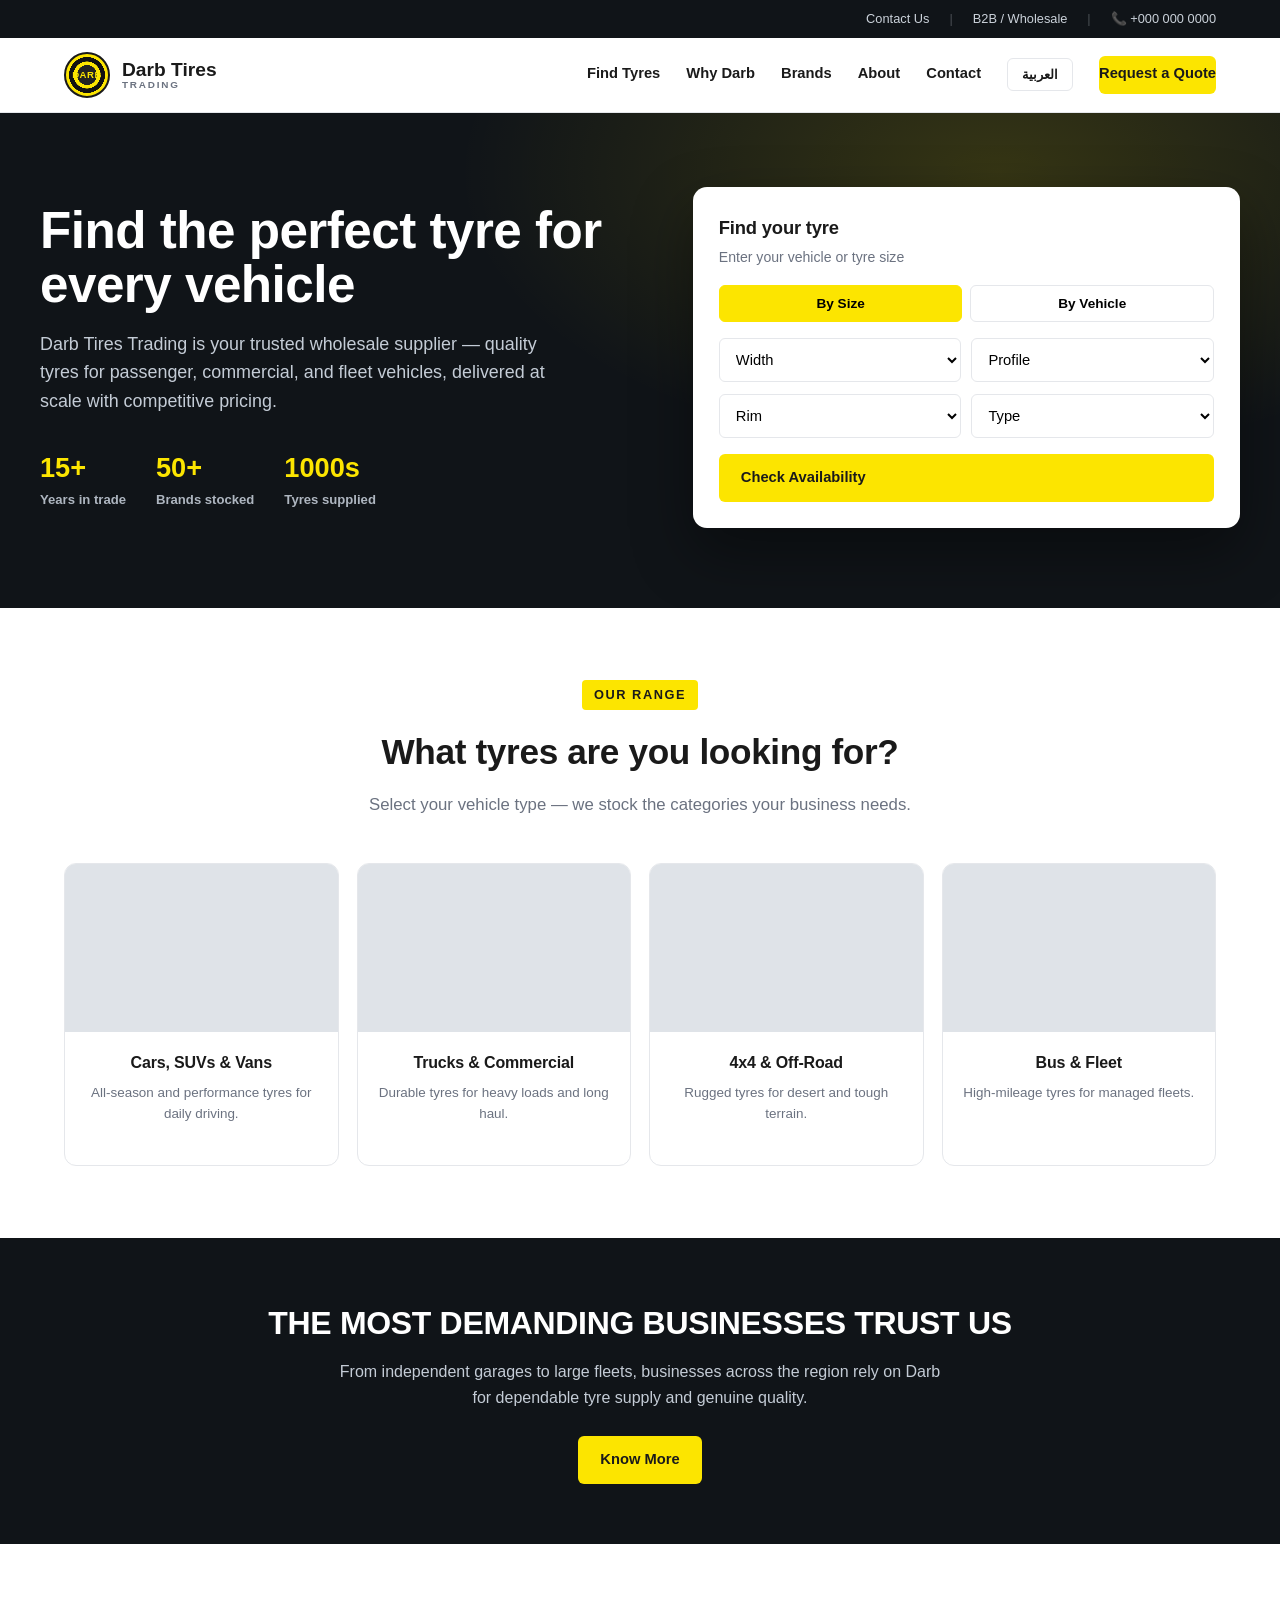
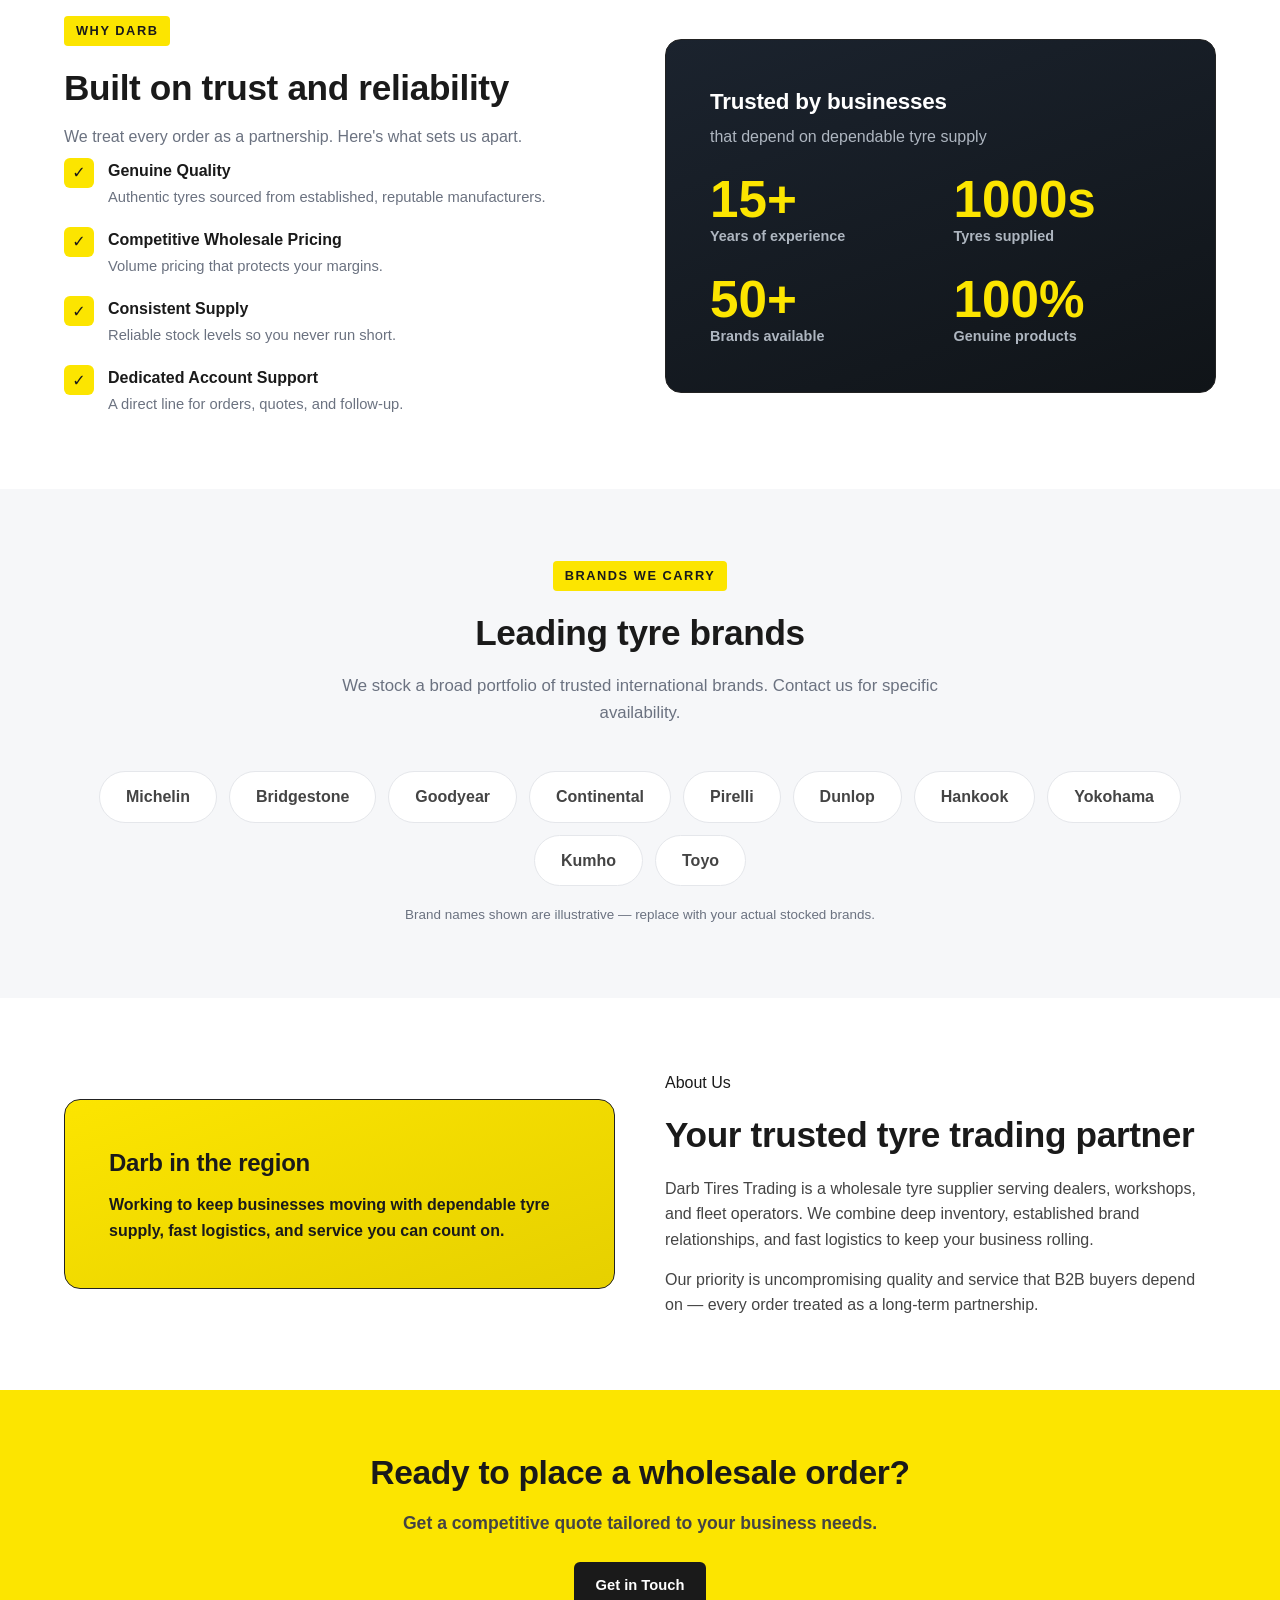
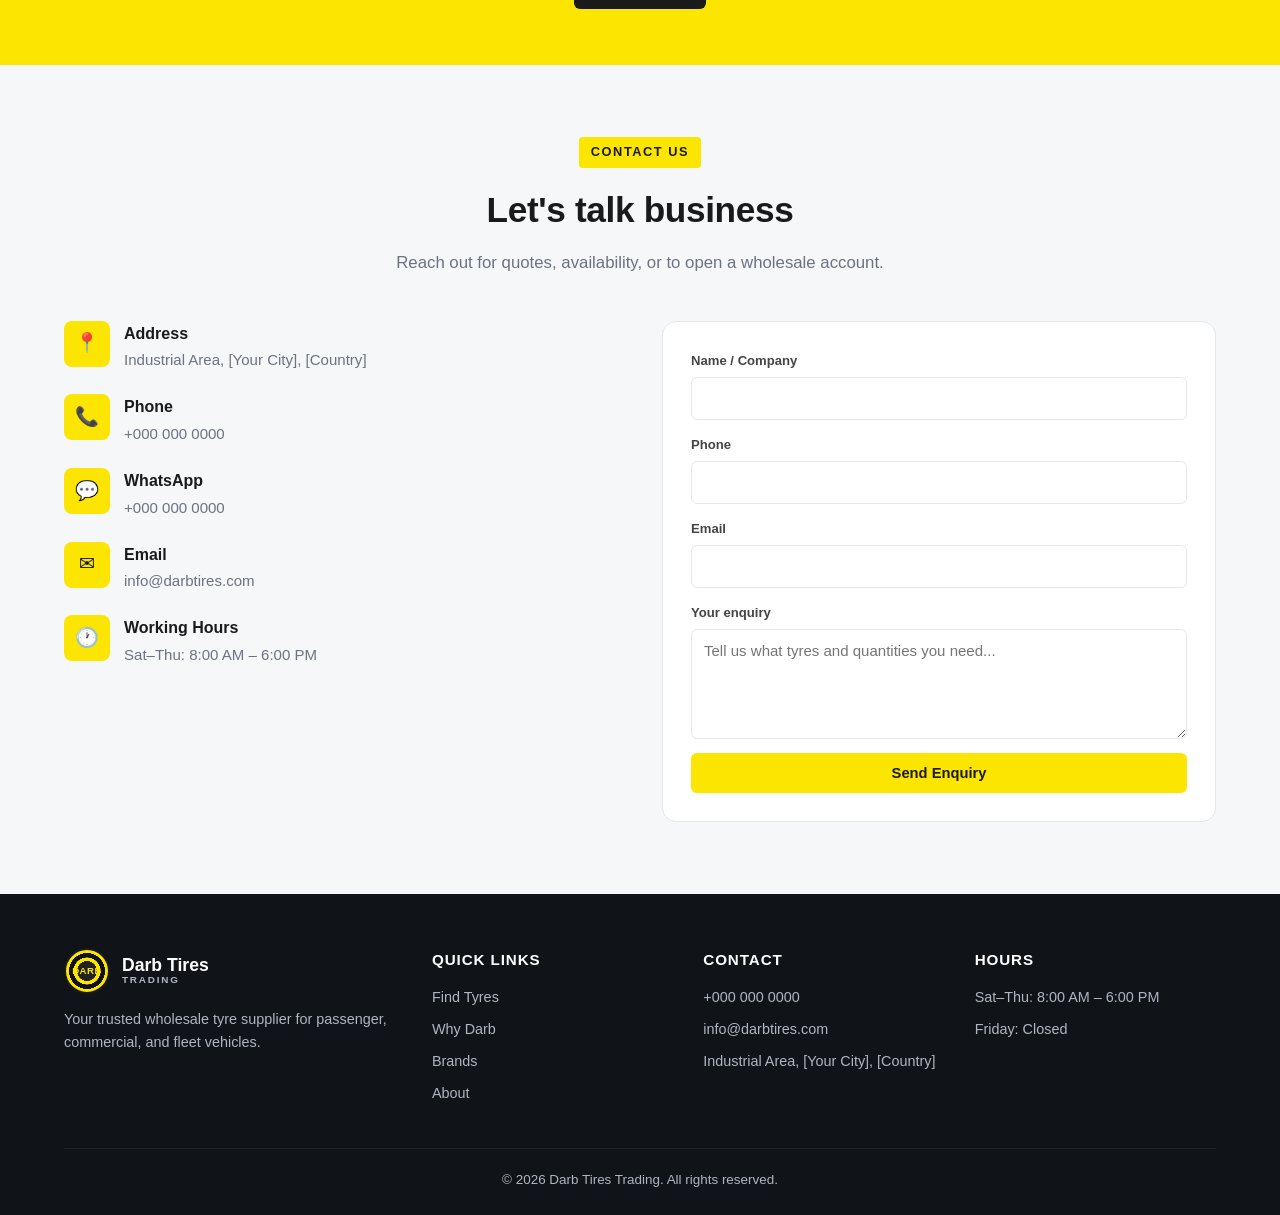
==== index.html @ 28a4a583 "Add files via upload" ====
<!DOCTYPE html>
<html lang="en" dir="ltr">
<head>
<meta charset="UTF-8">
<meta name="viewport" content="width=device-width, initial-scale=1.0">
<meta name="theme-color" content="#fce500">
<title>Darb Tires Trading — Wholesale Tire Supplier</title>
<meta name="description" content="Darb Tires Trading — find the perfect tyres for your vehicle. Trusted wholesale and B2B tire supplier for passenger, commercial, and fleet vehicles.">
<style>
  :root{
    --yellow:#fce500;
    --yellow-dark:#e6d000;
    --ink:#1a1a1a;
    --ink-2:#444;
    --muted:#6b7280;
    --line:#e5e7eb;
    --bg:#ffffff;
    --bg-soft:#f6f7f9;
    --bg-dark:#101418;
    --radius:10px;
    --max:1200px;
  }
  *{box-sizing:border-box;margin:0;padding:0}
  html{scroll-behavior:smooth}
  body{
    font-family:"Helvetica Neue",Arial,system-ui,-apple-system,"Segoe UI",sans-serif;
    color:var(--ink);background:var(--bg);line-height:1.6;-webkit-font-smoothing:antialiased;
  }
  [dir="rtl"] body{font-family:Tahoma,"Segoe UI",system-ui,sans-serif;}
  a{color:inherit;text-decoration:none}
  img{max-width:100%}
  .wrap{max-width:var(--max);margin:0 auto;padding:0 24px}
  h1,h2,h3{letter-spacing:-.01em}
  .upper{text-transform:uppercase;letter-spacing:.04em}

  /* Top bar */
  .topbar{background:var(--bg-dark);color:#cbd2da;font-size:.8rem}
  .topbar .wrap{display:flex;justify-content:flex-end;align-items:center;gap:20px;height:38px}
  .topbar a{color:#cbd2da;transition:color .2s}
  .topbar a:hover{color:var(--yellow)}
  .topbar .sep{opacity:.3}

  /* Header */
  header{position:sticky;top:0;z-index:60;background:#fff;border-bottom:1px solid var(--line)}
  .nav{display:flex;align-items:center;justify-content:space-between;height:74px}
  .brand{display:flex;align-items:center;gap:12px}
  .logo{
    width:46px;height:46px;border-radius:50%;flex:none;display:grid;place-items:center;
    background:radial-gradient(circle at 50% 50%,#222 0 33%,var(--yellow) 34% 45%,#111 46% 60%,var(--yellow) 61% 72%,#222 73%);
    border:2px solid var(--ink);
  }
  .logo b{font-size:.6rem;font-weight:900;color:var(--yellow);letter-spacing:.5px}
  .brand .name{font-weight:900;font-size:1.2rem;line-height:1.05}
  .brand .name small{display:block;font-weight:600;font-size:.62rem;color:var(--muted);letter-spacing:.18em;text-transform:uppercase}
  .nav-links{display:flex;align-items:center;gap:26px}
  .nav-links a{font-weight:700;font-size:.92rem;color:var(--ink);padding:6px 0;border-bottom:2px solid transparent;transition:border-color .2s}
  .nav-links a:hover{border-color:var(--yellow)}
  .btn{
    display:inline-block;background:var(--yellow);color:var(--ink);font-weight:800;
    padding:12px 22px;border-radius:6px;border:none;cursor:pointer;font-size:.92rem;
    transition:background .2s,transform .15s;
  }
  .btn:hover{background:var(--yellow-dark);transform:translateY(-1px)}
  .btn-dark{background:var(--ink);color:#fff}
  .btn-dark:hover{background:#000}
  .btn-outline{background:transparent;border:2px solid var(--ink);color:var(--ink);padding:10px 20px}
  .btn-outline:hover{background:var(--ink);color:#fff}
  .lang-toggle{background:#fff;border:1.5px solid var(--line);color:var(--ink);padding:8px 14px;border-radius:6px;cursor:pointer;font-weight:800;font-size:.82rem;transition:border-color .2s}
  .lang-toggle:hover{border-color:var(--ink)}
  .menu-btn{display:none;background:none;border:none;font-size:1.7rem;cursor:pointer}

  /* Hero */
  .hero{position:relative;background:var(--bg-dark);color:#fff;overflow:hidden}
  .hero::after{content:"";position:absolute;inset:0;background:
    radial-gradient(900px 480px at 78% 12%,rgba(252,229,0,.16),transparent 60%);}
  .hero-inner{position:relative;z-index:2;display:grid;grid-template-columns:1.05fr .95fr;gap:48px;align-items:center;padding:74px 0 80px}
  .hero h1{font-size:3.2rem;line-height:1.05;font-weight:900;margin-bottom:18px}
  .hero h1 .hl{color:var(--yellow)}
  .hero p.lead{color:#c4ccd6;font-size:1.12rem;max-width:540px;margin-bottom:28px}
  .search-card{background:#fff;color:var(--ink);border-radius:14px;padding:26px;box-shadow:0 24px 60px rgba(0,0,0,.4)}
  .search-card h3{font-size:1.15rem;font-weight:900;margin-bottom:4px}
  .search-card p{color:var(--muted);font-size:.88rem;margin-bottom:16px}
  .search-tabs{display:flex;gap:8px;margin-bottom:16px}
  .search-tabs button{flex:1;padding:10px;border:1.5px solid var(--line);background:#fff;border-radius:6px;font-weight:800;font-size:.85rem;cursor:pointer;transition:.2s}
  .search-tabs button.active{background:var(--yellow);border-color:var(--yellow)}
  .search-row{display:grid;grid-template-columns:1fr 1fr;gap:10px;margin-bottom:12px}
  .search-card select,.search-card input{width:100%;padding:12px;border:1.5px solid var(--line);border-radius:6px;font-size:.92rem;font-family:inherit;background:#fff}
  .search-card .btn{width:100%;margin-top:4px}
  .hero-trust{display:flex;gap:30px;margin-top:30px;flex-wrap:wrap}
  .hero-trust .t .n{font-size:1.7rem;font-weight:900;color:var(--yellow)}
  .hero-trust .t .l{font-size:.82rem;color:#aeb6c0;font-weight:600}

  /* Vehicle selector */
  .section{padding:72px 0}
  .section.soft{background:var(--bg-soft)}
  .sec-head{text-align:center;max-width:680px;margin:0 auto 44px}
  .sec-head .kicker{color:var(--ink);font-weight:900;font-size:.8rem;letter-spacing:.12em;text-transform:uppercase;background:var(--yellow);display:inline-block;padding:5px 12px;border-radius:4px;margin-bottom:14px}
  .sec-head h2{font-size:2.2rem;font-weight:900;margin-bottom:12px}
  .sec-head p{color:var(--muted);font-size:1.05rem}

  .veh-grid{display:grid;grid-template-columns:repeat(4,1fr);gap:18px}
  .veh{background:#fff;border:1px solid var(--line);border-radius:12px;overflow:hidden;cursor:pointer;transition:.2s;position:relative}
  .veh:hover{border-color:var(--yellow);box-shadow:0 12px 28px rgba(0,0,0,.10);transform:translateY(-4px)}
  .veh .photo{height:168px;background-size:cover;background-position:center;background-color:#dfe3e8}
  .veh .body{padding:18px 18px 40px;text-align:center}
  .veh h3{font-size:1rem;font-weight:800;margin-bottom:6px}
  .veh p{color:var(--muted);font-size:.84rem}
  .veh::after{content:"›";position:absolute;bottom:14px;right:18px;color:var(--yellow-dark);font-weight:900;font-size:1.3rem;opacity:0;transition:.2s}
  [dir="rtl"] .veh::after{right:auto;left:18px;content:"‹"}
  .veh:hover::after{opacity:1}

  /* Trust band */
  .trust-band{background:var(--bg-dark);color:#fff;text-align:center}
  .trust-band .wrap{padding:60px 24px}
  .trust-band h2{font-size:2rem;font-weight:900;margin-bottom:10px}
  .trust-band p{color:#c4ccd6;max-width:620px;margin:0 auto 26px}

  /* Feature split */
  .split{display:grid;grid-template-columns:1fr 1fr;gap:50px;align-items:center}
  .feat-list{list-style:none;display:grid;gap:18px;margin-top:8px}
  .feat-list li{display:flex;gap:14px;align-items:flex-start}
  .feat-list .tick{flex:none;width:30px;height:30px;border-radius:6px;background:var(--yellow);color:var(--ink);display:grid;place-items:center;font-weight:900}
  .feat-list h4{font-weight:800;margin-bottom:2px}
  .feat-list p{color:var(--muted);font-size:.92rem}
  .img-panel{background:linear-gradient(160deg,#1b232e,#101418);border-radius:16px;padding:44px;color:#fff;border:1px solid #222}
  .img-panel .big{font-size:3.2rem;font-weight:900;color:var(--yellow);line-height:1}
  .img-panel .stat-grid{display:grid;grid-template-columns:1fr 1fr;gap:26px;margin-top:6px}
  .img-panel .lbl{color:#aeb6c0;font-weight:600;font-size:.9rem}

  /* Brands */
  .brand-strip{display:flex;flex-wrap:wrap;gap:12px;justify-content:center}
  .brand-strip .chip{border:1px solid var(--line);background:#fff;border-radius:999px;padding:12px 26px;font-weight:800;color:var(--ink-2);transition:.2s}
  .brand-strip .chip:hover{border-color:var(--yellow);color:var(--ink)}

  /* CTA */
  .cta{background:var(--yellow);border-radius:0}
  .cta .wrap{padding:56px 24px;text-align:center}
  .cta h2{font-size:2.1rem;font-weight:900;margin-bottom:10px}
  .cta p{font-size:1.1rem;color:var(--ink-2);margin-bottom:24px;font-weight:600}

  /* Contact */
  .contact-grid{display:grid;grid-template-columns:1fr 1fr;gap:44px}
  .info-row{display:flex;gap:14px;align-items:flex-start;margin-bottom:22px}
  .info-row .ic{width:46px;height:46px;border-radius:8px;flex:none;display:grid;place-items:center;background:var(--yellow);font-size:1.2rem}
  .info-row h4{font-weight:800;margin-bottom:2px}
  .info-row p{color:var(--muted);font-size:.94rem}
  form{display:grid;gap:14px;background:#fff;border:1px solid var(--line);border-radius:14px;padding:28px}
  .field{display:grid;gap:6px}
  .field label{font-size:.82rem;font-weight:800;color:var(--ink-2)}
  input,textarea,select{font-family:inherit}
  form input,form textarea{background:#fff;border:1.5px solid var(--line);border-radius:6px;padding:12px;font-size:.94rem;color:var(--ink)}
  form input:focus,form textarea:focus{outline:none;border-color:var(--yellow-dark)}
  textarea{resize:vertical;min-height:110px}
  #formNote{color:#0a7a2f;font-weight:800;display:none}

  /* Footer */
  footer{background:var(--bg-dark);color:#aeb6c0;padding:54px 0 24px}
  .foot-grid{display:grid;grid-template-columns:1.4fr 1fr 1fr 1fr;gap:30px;margin-bottom:34px}
  .foot-col h4{color:#fff;font-weight:800;margin-bottom:14px;font-size:.95rem;text-transform:uppercase;letter-spacing:.06em}
  .foot-col a,.foot-col p{display:block;color:#aeb6c0;font-size:.9rem;margin-bottom:9px;transition:color .2s}
  .foot-col a:hover{color:var(--yellow)}
  .foot-brand .name{color:#fff;font-weight:900;font-size:1.1rem}
  .foot-bottom{border-top:1px solid #222;padding-top:20px;text-align:center;font-size:.84rem}

  @media(max-width:980px){
    .hero-inner,.split,.contact-grid{grid-template-columns:1fr;gap:36px}
    .veh-grid{grid-template-columns:1fr 1fr}
    .foot-grid{grid-template-columns:1fr 1fr}
    .hero h1{font-size:2.4rem}
    .nav-links{display:none}
    .menu-btn{display:block}
    .nav-links.open{display:flex;flex-direction:column;align-items:flex-start;position:absolute;top:74px;left:0;right:0;background:#fff;border-bottom:1px solid var(--line);padding:20px 24px;gap:16px}
  }
  @media(max-width:560px){
    .veh-grid,.foot-grid,.search-row{grid-template-columns:1fr}
    .hero h1{font-size:2rem}
    .topbar{display:none}
  }
</style>
</head>
<body>

<!-- TOP BAR -->
<div class="topbar">
  <div class="wrap">
    <a href="#contact" data-i18n="top_contact">Contact Us</a>
    <span class="sep">|</span>
    <a href="#" data-i18n="top_b2b">B2B / Wholesale</a>
    <span class="sep">|</span>
    <span data-i18n="top_phone">📞 +000 000 0000</span>
  </div>
</div>

<!-- HEADER -->
<header>
  <div class="wrap nav">
    <div class="brand">
      <div class="logo"><b>DARB</b></div>
      <div class="name"><span data-i18n="brand_name">Darb Tires</span><small data-i18n="brand_sub">Trading</small></div>
    </div>
    <nav class="nav-links" id="navLinks">
      <a href="#tyres" data-i18n="nav_tyres">Find Tyres</a>
      <a href="#why" data-i18n="nav_why">Why Darb</a>
      <a href="#brands" data-i18n="nav_brands">Brands</a>
      <a href="#about" data-i18n="nav_about">About</a>
      <a href="#contact" data-i18n="nav_contact">Contact</a>
      <button class="lang-toggle" id="langBtn" onclick="toggleLang()">العربية</button>
      <a href="#contact" class="btn" data-i18n="nav_quote">Request a Quote</a>
    </nav>
    <button class="menu-btn" onclick="toggleMenu()">☰</button>
  </div>
</header>

<!-- HERO -->
<section class="hero">
  <div class="wrap hero-inner">
    <div>
      <h1 data-i18n="hero_title">Find the perfect tyre <span class="hl">for every vehicle</span></h1>
      <p class="lead" data-i18n="hero_lead">Darb Tires Trading is your trusted wholesale supplier — quality tyres for passenger, commercial, and fleet vehicles, delivered at scale with competitive pricing.</p>
      <div class="hero-trust">
        <div class="t"><div class="n">15+</div><div class="l" data-i18n="ht1">Years in trade</div></div>
        <div class="t"><div class="n">50+</div><div class="l" data-i18n="ht2">Brands stocked</div></div>
        <div class="t"><div class="n">1000s</div><div class="l" data-i18n="ht3">Tyres supplied</div></div>
      </div>
    </div>
    <div class="search-card">
      <h3 data-i18n="sc_title">Find your tyre</h3>
      <p data-i18n="sc_sub">Enter your vehicle or tyre size</p>
      <div class="search-tabs">
        <button class="active" id="tabSize" onclick="switchTab('size')" data-i18n="sc_tab1">By Size</button>
        <button id="tabVeh" onclick="switchTab('veh')" data-i18n="sc_tab2">By Vehicle</button>
      </div>
      <div id="paneSize">
        <div class="search-row">
          <select><option data-i18n="sc_width">Width</option><option>185</option><option>195</option><option>205</option><option>215</option><option>225</option><option>235</option><option>265</option></select>
          <select><option data-i18n="sc_profile">Profile</option><option>45</option><option>50</option><option>55</option><option>60</option><option>65</option><option>70</option></select>
        </div>
        <div class="search-row">
          <select><option data-i18n="sc_rim">Rim</option><option>R15</option><option>R16</option><option>R17</option><option>R18</option><option>R19</option><option>R20</option></select>
          <select><option data-i18n="sc_type">Type</option><option data-i18n="sc_t_pass">Passenger</option><option data-i18n="sc_t_suv">SUV / 4x4</option><option data-i18n="sc_t_comm">Commercial</option></select>
        </div>
      </div>
      <div id="paneVeh" style="display:none">
        <div class="search-row">
          <select><option data-i18n="sc_make">Make</option><option>Toyota</option><option>Nissan</option><option>Hyundai</option><option>Mercedes</option><option>BMW</option><option>Ford</option></select>
          <select><option data-i18n="sc_model">Model</option><option>—</option></select>
        </div>
        <div class="search-row">
          <select><option data-i18n="sc_year">Year</option><option>2026</option><option>2025</option><option>2024</option><option>2023</option><option>2022</option></select>
          <select><option data-i18n="sc_type">Type</option><option data-i18n="sc_t_pass">Passenger</option><option data-i18n="sc_t_suv">SUV / 4x4</option><option data-i18n="sc_t_comm">Commercial</option></select>
        </div>
      </div>
      <a href="#contact" class="btn" data-i18n="sc_btn">Check Availability</a>
    </div>
  </div>
</section>

<!-- VEHICLE TYPES -->
<section class="section" id="tyres">
  <div class="wrap">
    <div class="sec-head">
      <span class="kicker" data-i18n="vt_kicker">Our Range</span>
      <h2 data-i18n="vt_title">What tyres are you looking for?</h2>
      <p data-i18n="vt_sub">Select your vehicle type — we stock the categories your business needs.</p>
    </div>
    <div class="veh-grid">
      <div class="veh"><div class="photo" style="background-image:url('https://images.unsplash.com/photo-1503376780353-7e6692767b70?w=800&q=80&auto=format&fit=crop')"></div><div class="body"><h3 data-i18n="v1_t">Cars, SUVs & Vans</h3><p data-i18n="v1_p">All-season and performance tyres for daily driving.</p></div></div>
      <div class="veh"><div class="photo" style="background-image:url('https://images.unsplash.com/photo-1601584115197-04ecc0da31d7?w=800&q=80&auto=format&fit=crop')"></div><div class="body"><h3 data-i18n="v2_t">Trucks & Commercial</h3><p data-i18n="v2_p">Durable tyres for heavy loads and long haul.</p></div></div>
      <div class="veh"><div class="photo" style="background-image:url('https://images.unsplash.com/photo-1533473359331-0135ef1b58bf?w=800&q=80&auto=format&fit=crop')"></div><div class="body"><h3 data-i18n="v3_t">4x4 & Off-Road</h3><p data-i18n="v3_p">Rugged tyres for desert and tough terrain.</p></div></div>
      <div class="veh"><div class="photo" style="background-image:url('https://images.unsplash.com/photo-1544620347-c4fd4a3d5957?w=800&q=80&auto=format&fit=crop')"></div><div class="body"><h3 data-i18n="v4_t">Bus & Fleet</h3><p data-i18n="v4_p">High-mileage tyres for managed fleets.</p></div></div>
    </div>
  </div>
</section>

<!-- TRUST BAND -->
<section class="trust-band">
  <div class="wrap">
    <h2 data-i18n="tb_title">THE MOST DEMANDING BUSINESSES TRUST US</h2>
    <p data-i18n="tb_sub">From independent garages to large fleets, businesses across the region rely on Darb for dependable tyre supply and genuine quality.</p>
    <a href="#why" class="btn" data-i18n="tb_btn">Know More</a>
  </div>
</section>

<!-- WHY -->
<section class="section" id="why">
  <div class="wrap split">
    <div>
      <span class="kicker" style="background:var(--yellow);color:var(--ink);font-weight:900;font-size:.8rem;letter-spacing:.12em;text-transform:uppercase;display:inline-block;padding:5px 12px;border-radius:4px;margin-bottom:14px" data-i18n="why_kicker">Why Darb</span>
      <h2 style="font-size:2.2rem;font-weight:900;margin-bottom:8px" data-i18n="why_title">Built on trust and reliability</h2>
      <p style="color:var(--muted);margin-bottom:6px" data-i18n="why_sub">We treat every order as a partnership. Here's what sets us apart.</p>
      <ul class="feat-list">
        <li><span class="tick">✓</span><div><h4 data-i18n="w1_t">Genuine Quality</h4><p data-i18n="w1_p">Authentic tyres sourced from established, reputable manufacturers.</p></div></li>
        <li><span class="tick">✓</span><div><h4 data-i18n="w2_t">Competitive Wholesale Pricing</h4><p data-i18n="w2_p">Volume pricing that protects your margins.</p></div></li>
        <li><span class="tick">✓</span><div><h4 data-i18n="w3_t">Consistent Supply</h4><p data-i18n="w3_p">Reliable stock levels so you never run short.</p></div></li>
        <li><span class="tick">✓</span><div><h4 data-i18n="w4_t">Dedicated Account Support</h4><p data-i18n="w4_p">A direct line for orders, quotes, and follow-up.</p></div></li>
      </ul>
    </div>
    <div class="img-panel">
      <h3 style="font-size:1.4rem;font-weight:900;margin-bottom:4px" data-i18n="wp_title">Trusted by businesses</h3>
      <p style="color:#aeb6c0;margin-bottom:24px" data-i18n="wp_sub">that depend on dependable tyre supply</p>
      <div class="stat-grid">
        <div><div class="big">15+</div><div class="lbl" data-i18n="wp1">Years of experience</div></div>
        <div><div class="big">1000s</div><div class="lbl" data-i18n="wp2">Tyres supplied</div></div>
        <div><div class="big">50+</div><div class="lbl" data-i18n="wp3">Brands available</div></div>
        <div><div class="big">100%</div><div class="lbl" data-i18n="wp4">Genuine products</div></div>
      </div>
    </div>
  </div>
</section>

<!-- BRANDS -->
<section class="section soft" id="brands">
  <div class="wrap">
    <div class="sec-head">
      <span class="kicker" data-i18n="br_kicker">Brands We Carry</span>
      <h2 data-i18n="br_title">Leading tyre brands</h2>
      <p data-i18n="br_sub">We stock a broad portfolio of trusted international brands. Contact us for specific availability.</p>
    </div>
    <div class="brand-strip">
      <span class="chip">Michelin</span><span class="chip">Bridgestone</span><span class="chip">Goodyear</span>
      <span class="chip">Continental</span><span class="chip">Pirelli</span><span class="chip">Dunlop</span>
      <span class="chip">Hankook</span><span class="chip">Yokohama</span><span class="chip">Kumho</span><span class="chip">Toyo</span>
    </div>
    <p style="text-align:center;color:var(--muted);font-size:.84rem;margin-top:18px" data-i18n="br_note">Brand names shown are illustrative — replace with your actual stocked brands.</p>
  </div>
</section>

<!-- ABOUT -->
<section class="section" id="about">
  <div class="wrap split">
    <div class="img-panel" style="background:linear-gradient(160deg,#fce500,#e6d000);color:var(--ink)">
      <h3 style="font-size:1.5rem;font-weight:900;margin-bottom:10px" data-i18n="ab_card_t">Darb in the region</h3>
      <p style="font-weight:600" data-i18n="ab_card_p">Working to keep businesses moving with dependable tyre supply, fast logistics, and service you can count on.</p>
    </div>
    <div>
      <span class="kicker" data-i18n="ab_kicker">About Us</span>
      <h2 style="font-size:2.2rem;font-weight:900;margin:12px 0 12px" data-i18n="ab_title">Your trusted tyre trading partner</h2>
      <p style="color:var(--ink-2)" data-i18n="ab_p1">Darb Tires Trading is a wholesale tyre supplier serving dealers, workshops, and fleet operators. We combine deep inventory, established brand relationships, and fast logistics to keep your business rolling.</p>
      <p style="color:var(--ink-2);margin-top:14px" data-i18n="ab_p2">Our priority is uncompromising quality and service that B2B buyers depend on — every order treated as a long-term partnership.</p>
    </div>
  </div>
</section>

<!-- CTA -->
<section class="cta">
  <div class="wrap">
    <h2 data-i18n="cta_title">Ready to place a wholesale order?</h2>
    <p data-i18n="cta_sub">Get a competitive quote tailored to your business needs.</p>
    <a href="#contact" class="btn btn-dark" data-i18n="cta_btn">Get in Touch</a>
  </div>
</section>

<!-- CONTACT -->
<section class="section soft" id="contact">
  <div class="wrap">
    <div class="sec-head">
      <span class="kicker" data-i18n="ct_kicker">Contact Us</span>
      <h2 data-i18n="ct_title">Let's talk business</h2>
      <p data-i18n="ct_sub">Reach out for quotes, availability, or to open a wholesale account.</p>
    </div>
    <div class="contact-grid">
      <div>
        <div class="info-row"><div class="ic">📍</div><div><h4 data-i18n="ci1_t">Address</h4><p data-i18n="ci1_p">Industrial Area, [Your City], [Country]</p></div></div>
        <div class="info-row"><div class="ic">📞</div><div><h4 data-i18n="ci2_t">Phone</h4><p>+000 000 0000</p></div></div>
        <div class="info-row"><div class="ic">💬</div><div><h4 data-i18n="ci3_t">WhatsApp</h4><p>+000 000 0000</p></div></div>
        <div class="info-row"><div class="ic">✉️</div><div><h4 data-i18n="ci4_t">Email</h4><p>info@darbtires.com</p></div></div>
        <div class="info-row"><div class="ic">🕐</div><div><h4 data-i18n="ci5_t">Working Hours</h4><p data-i18n="ci5_p">Sat–Thu: 8:00 AM – 6:00 PM</p></div></div>
      </div>
      <form onsubmit="return submitForm(event)">
        <div class="field"><label data-i18n="f_name">Name / Company</label><input type="text" required></div>
        <div class="field"><label data-i18n="f_phone">Phone</label><input type="tel" required></div>
        <div class="field"><label data-i18n="f_email">Email</label><input type="email"></div>
        <div class="field"><label data-i18n="f_msg">Your enquiry</label><textarea data-i18n-ph="f_msg_ph" placeholder="Tell us what tyres and quantities you need..."></textarea></div>
        <button type="submit" class="btn" data-i18n="f_submit">Send Enquiry</button>
        <p id="formNote" data-i18n="f_thanks">Thank you — we'll get back to you shortly.</p>
      </form>
    </div>
  </div>
</section>

<!-- FOOTER -->
<footer>
  <div class="wrap">
    <div class="foot-grid">
      <div class="foot-col foot-brand">
        <div class="brand" style="margin-bottom:14px"><div class="logo"><b>DARB</b></div><div class="name" style="color:#fff"><span data-i18n="brand_name">Darb Tires</span><small style="color:#aeb6c0" data-i18n="brand_sub">Trading</small></div></div>
        <p data-i18n="foot_tag">Your trusted wholesale tyre supplier for passenger, commercial, and fleet vehicles.</p>
      </div>
      <div class="foot-col">
        <h4 data-i18n="foot_links">Quick Links</h4>
        <a href="#tyres" data-i18n="nav_tyres">Find Tyres</a>
        <a href="#why" data-i18n="nav_why">Why Darb</a>
        <a href="#brands" data-i18n="nav_brands">Brands</a>
        <a href="#about" data-i18n="nav_about">About</a>
      </div>
      <div class="foot-col">
        <h4 data-i18n="foot_reach">Contact</h4>
        <p>+000 000 0000</p>
        <p>info@darbtires.com</p>
        <p data-i18n="ci1_p">Industrial Area, [Your City], [Country]</p>
      </div>
      <div class="foot-col">
        <h4 data-i18n="foot_hours">Hours</h4>
        <p data-i18n="ci5_p">Sat–Thu: 8:00 AM – 6:00 PM</p>
        <p data-i18n="foot_fri">Friday: Closed</p>
      </div>
    </div>
    <div class="foot-bottom">© <span id="year"></span> Darb Tires Trading. <span data-i18n="foot_rights">All rights reserved.</span></div>
  </div>
</footer>

<script>
const I18N = {
  en:{
    top_contact:"Contact Us",top_b2b:"B2B / Wholesale",top_phone:"📞 +000 000 0000",
    brand_name:"Darb Tires",brand_sub:"Trading",
    nav_tyres:"Find Tyres",nav_why:"Why Darb",nav_brands:"Brands",nav_about:"About",nav_contact:"Contact",nav_quote:"Request a Quote",
    hero_title:"Find the perfect tyre for every vehicle",
    hero_lead:"Darb Tires Trading is your trusted wholesale supplier — quality tyres for passenger, commercial, and fleet vehicles, delivered at scale with competitive pricing.",
    ht1:"Years in trade",ht2:"Brands stocked",ht3:"Tyres supplied",
    sc_title:"Find your tyre",sc_sub:"Enter your vehicle or tyre size",
    sc_tab1:"By Size",sc_tab2:"By Vehicle",
    sc_width:"Width",sc_profile:"Profile",sc_rim:"Rim",sc_type:"Type",
    sc_t_pass:"Passenger",sc_t_suv:"SUV / 4x4",sc_t_comm:"Commercial",
    sc_make:"Make",sc_model:"Model",sc_year:"Year",sc_btn:"Check Availability",
    vt_kicker:"Our Range",vt_title:"What tyres are you looking for?",vt_sub:"Select your vehicle type — we stock the categories your business needs.",
    v1_t:"Cars, SUVs & Vans",v1_p:"All-season and performance tyres for daily driving.",
    v2_t:"Trucks & Commercial",v2_p:"Durable tyres for heavy loads and long haul.",
    v3_t:"4x4 & Off-Road",v3_p:"Rugged tyres for desert and tough terrain.",
    v4_t:"Bus & Fleet",v4_p:"High-mileage tyres for managed fleets.",
    tb_title:"THE MOST DEMANDING BUSINESSES TRUST US",
    tb_sub:"From independent garages to large fleets, businesses across the region rely on Darb for dependable tyre supply and genuine quality.",
    tb_btn:"Know More",
    why_kicker:"Why Darb",why_title:"Built on trust and reliability",why_sub:"We treat every order as a partnership. Here's what sets us apart.",
    w1_t:"Genuine Quality",w1_p:"Authentic tyres sourced from established, reputable manufacturers.",
    w2_t:"Competitive Wholesale Pricing",w2_p:"Volume pricing that protects your margins.",
    w3_t:"Consistent Supply",w3_p:"Reliable stock levels so you never run short.",
    w4_t:"Dedicated Account Support",w4_p:"A direct line for orders, quotes, and follow-up.",
    wp_title:"Trusted by businesses",wp_sub:"that depend on dependable tyre supply",
    wp1:"Years of experience",wp2:"Tyres supplied",wp3:"Brands available",wp4:"Genuine products",
    br_kicker:"Brands We Carry",br_title:"Leading tyre brands",br_sub:"We stock a broad portfolio of trusted international brands. Contact us for specific availability.",
    br_note:"Brand names shown are illustrative — replace with your actual stocked brands.",
    ab_kicker:"About Us",ab_title:"Your trusted tyre trading partner",
    ab_p1:"Darb Tires Trading is a wholesale tyre supplier serving dealers, workshops, and fleet operators. We combine deep inventory, established brand relationships, and fast logistics to keep your business rolling.",
    ab_p2:"Our priority is uncompromising quality and service that B2B buyers depend on — every order treated as a long-term partnership.",
    ab_card_t:"Darb in the region",ab_card_p:"Working to keep businesses moving with dependable tyre supply, fast logistics, and service you can count on.",
    cta_title:"Ready to place a wholesale order?",cta_sub:"Get a competitive quote tailored to your business needs.",cta_btn:"Get in Touch",
    ct_kicker:"Contact Us",ct_title:"Let's talk business",ct_sub:"Reach out for quotes, availability, or to open a wholesale account.",
    ci1_t:"Address",ci1_p:"Industrial Area, [Your City], [Country]",
    ci2_t:"Phone",ci3_t:"WhatsApp",ci4_t:"Email",ci5_t:"Working Hours",ci5_p:"Sat–Thu: 8:00 AM – 6:00 PM",
    f_name:"Name / Company",f_phone:"Phone",f_email:"Email",f_msg:"Your enquiry",
    f_msg_ph:"Tell us what tyres and quantities you need...",f_submit:"Send Enquiry",f_thanks:"Thank you — we'll get back to you shortly.",
    foot_tag:"Your trusted wholesale tyre supplier for passenger, commercial, and fleet vehicles.",
    foot_links:"Quick Links",foot_reach:"Contact",foot_hours:"Hours",foot_fri:"Friday: Closed",foot_rights:"All rights reserved."
  },
  ar:{
    top_contact:"تواصل معنا",top_b2b:"شركات / جملة",top_phone:"📞 ‎+000 000 0000",
    brand_name:"درب للإطارات",brand_sub:"للتجارة",
    nav_tyres:"ابحث عن إطارات",nav_why:"لماذا درب",nav_brands:"العلامات",nav_about:"من نحن",nav_contact:"تواصل",nav_quote:"اطلب عرض سعر",
    hero_title:"اعثر على الإطار المثالي لكل مركبة",
    hero_lead:"درب لتجارة الإطارات هو مورّدك الموثوق بالجملة — إطارات عالية الجودة للسيارات الخاصة والتجارية وأساطيل المركبات، بكميات كبيرة وأسعار تنافسية.",
    ht1:"سنوات في التجارة",ht2:"علامة تجارية",ht3:"إطار تم توريده",
    sc_title:"ابحث عن إطارك",sc_sub:"أدخل مركبتك أو مقاس الإطار",
    sc_tab1:"حسب المقاس",sc_tab2:"حسب المركبة",
    sc_width:"العرض",sc_profile:"الارتفاع",sc_rim:"القطر",sc_type:"النوع",
    sc_t_pass:"ركاب",sc_t_suv:"دفع رباعي",sc_t_comm:"تجاري",
    sc_make:"الماركة",sc_model:"الموديل",sc_year:"السنة",sc_btn:"تحقق من التوفّر",
    vt_kicker:"تشكيلتنا",vt_title:"عن أي إطارات تبحث؟",vt_sub:"اختر نوع مركبتك — نوفّر الفئات التي يحتاجها عملك.",
    v1_t:"سيارات ودفع رباعي وفان",v1_p:"إطارات لجميع الفصول وعالية الأداء للقيادة اليومية.",
    v2_t:"شاحنات وتجارية",v2_p:"إطارات متينة للأحمال الثقيلة والمسافات الطويلة.",
    v3_t:"دفع رباعي وطرق وعرة",v3_p:"إطارات قوية للصحراء والتضاريس الصعبة.",
    v4_t:"حافلات وأساطيل",v4_p:"إطارات عالية الكيلومترات لأساطيل المركبات.",
    tb_title:"أكثر الشركات تطلّباً تثق بنا",
    tb_sub:"من الورش المستقلة إلى الأساطيل الكبيرة، تعتمد الشركات في المنطقة على درب لإمداد إطارات موثوق وجودة أصلية.",
    tb_btn:"اعرف المزيد",
    why_kicker:"لماذا درب",why_title:"مبنية على الثقة والموثوقية",why_sub:"نتعامل مع كل طلب كشراكة. إليك ما يميّزنا.",
    w1_t:"جودة أصلية",w1_p:"إطارات أصلية من مصنّعين معروفين وذوي سمعة راسخة.",
    w2_t:"أسعار جملة تنافسية",w2_p:"أسعار للكميات تحمي هوامش ربحك.",
    w3_t:"إمداد مستمر",w3_p:"مستويات مخزون موثوقة حتى لا ينفد لديك أبداً.",
    w4_t:"دعم مخصص للحسابات",w4_p:"خط مباشر للطلبات وعروض الأسعار والمتابعة.",
    wp_title:"موضع ثقة الشركات",wp_sub:"التي تعتمد على إمداد إطارات موثوق",
    wp1:"سنوات من الخبرة",wp2:"إطار تم توريده",wp3:"علامة تجارية متوفرة",wp4:"منتجات أصلية",
    br_kicker:"العلامات التي نوفّرها",br_title:"أبرز علامات الإطارات",br_sub:"نوفّر مجموعة واسعة من العلامات العالمية الموثوقة. تواصل معنا لمعرفة التوفّر.",
    br_note:"الأسماء المعروضة توضيحية — استبدلها بالعلامات التي توفّرها فعلياً.",
    ab_kicker:"من نحن",ab_title:"شريكك الموثوق في تجارة الإطارات",
    ab_p1:"درب لتجارة الإطارات مورّد إطارات بالجملة يخدم الموزعين والورش ومشغّلي الأساطيل. نجمع بين المخزون الواسع وعلاقات راسخة مع العلامات التجارية وخدمات لوجستية سريعة لإبقاء أعمالك مستمرة.",
    ab_p2:"أولويتنا هي الجودة التي لا تقبل المساومة والخدمة التي يعتمد عليها عملاء الجملة — كل طلب يُعامَل كشراكة طويلة الأمد.",
    ab_card_t:"درب في المنطقة",ab_card_p:"نعمل على إبقاء الأعمال متحركة بإمداد إطارات موثوق ولوجستيات سريعة وخدمة يمكنك الاعتماد عليها.",
    cta_title:"جاهز لطلب بالجملة؟",cta_sub:"احصل على عرض سعر تنافسي مصمم حسب احتياجات عملك.",cta_btn:"تواصل معنا",
    ct_kicker:"تواصل معنا",ct_title:"لنتحدث عن العمل",ct_sub:"تواصل معنا لعروض الأسعار أو التوفّر أو لفتح حساب جملة.",
    ci1_t:"العنوان",ci1_p:"المنطقة الصناعية، [مدينتك]، [الدولة]",
    ci2_t:"الهاتف",ci3_t:"واتساب",ci4_t:"البريد الإلكتروني",ci5_t:"ساعات العمل",ci5_p:"السبت–الخميس: 8:00 ص – 6:00 م",
    f_name:"الاسم / الشركة",f_phone:"الهاتف",f_email:"البريد الإلكتروني",f_msg:"استفسارك",
    f_msg_ph:"أخبرنا بنوع الإطارات والكميات التي تحتاجها...",f_submit:"إرسال الاستفسار",f_thanks:"شكراً لك — سنعاود التواصل معك قريباً.",
    foot_tag:"مورّدك الموثوق للإطارات بالجملة للسيارات الخاصة والتجارية وأساطيل المركبات.",
    foot_links:"روابط سريعة",foot_reach:"تواصل",foot_hours:"ساعات العمل",foot_fri:"الجمعة: مغلق",foot_rights:"جميع الحقوق محفوظة."
  }
};

let lang="en";
function applyLang(){
  const t=I18N[lang];
  document.documentElement.lang=lang;
  document.documentElement.dir=lang==="ar"?"rtl":"ltr";
  document.querySelectorAll("[data-i18n]").forEach(el=>{const k=el.getAttribute("data-i18n");if(t[k]!==undefined)el.textContent=t[k];});
  document.querySelectorAll("[data-i18n-ph]").forEach(el=>{const k=el.getAttribute("data-i18n-ph");if(t[k]!==undefined)el.setAttribute("placeholder",t[k]);});
  document.getElementById("langBtn").textContent=lang==="en"?"العربية":"English";
  document.title=lang==="ar"?"درب لتجارة الإطارات — مورد إطارات بالجملة":"Darb Tires Trading — Wholesale Tire Supplier";
}
function toggleLang(){lang=lang==="en"?"ar":"en";applyLang();}
function toggleMenu(){document.getElementById("navLinks").classList.toggle("open");}
function switchTab(which){
  const s=which==="size";
  document.getElementById("paneSize").style.display=s?"block":"none";
  document.getElementById("paneVeh").style.display=s?"none":"block";
  document.getElementById("tabSize").classList.toggle("active",s);
  document.getElementById("tabVeh").classList.toggle("active",!s);
}
function submitForm(e){e.preventDefault();document.getElementById("formNote").style.display="block";e.target.reset();return false;}
document.getElementById("year").textContent=new Date().getFullYear();
applyLang();
</script>
</body>
</html>
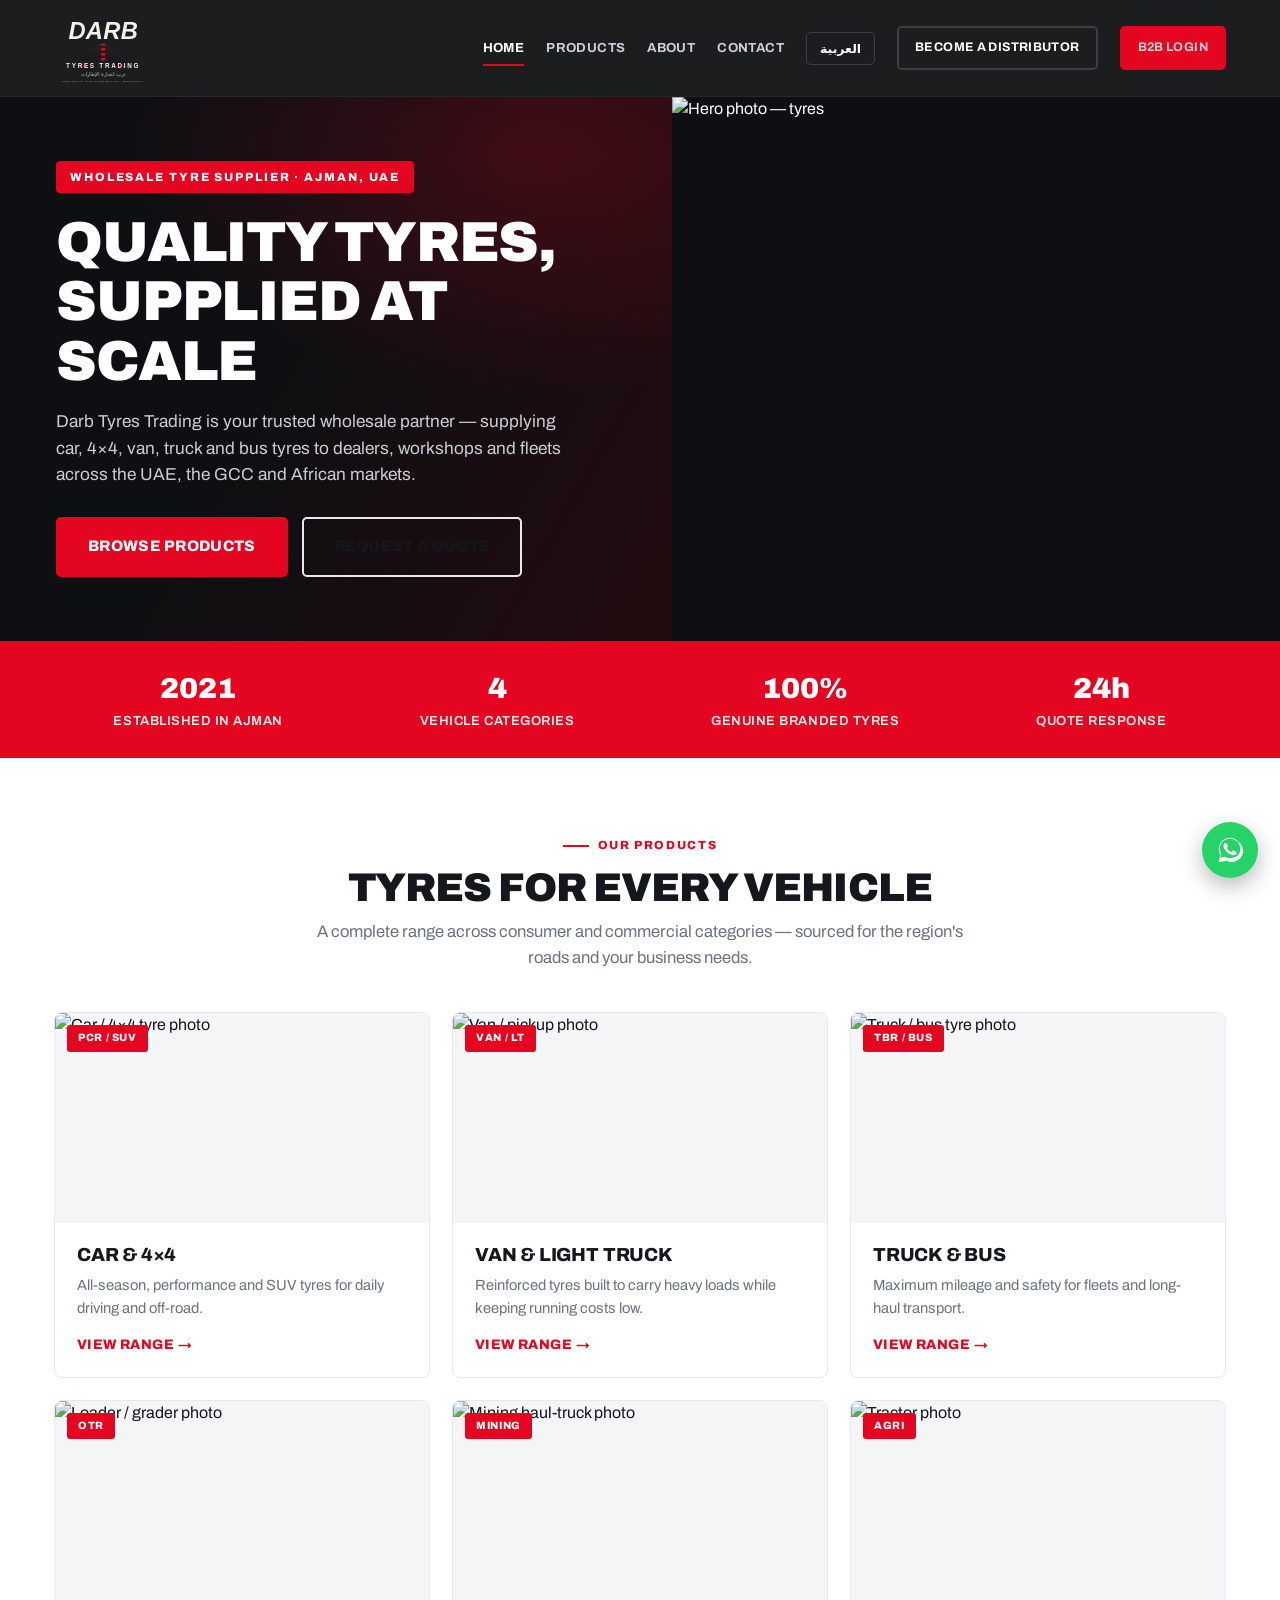
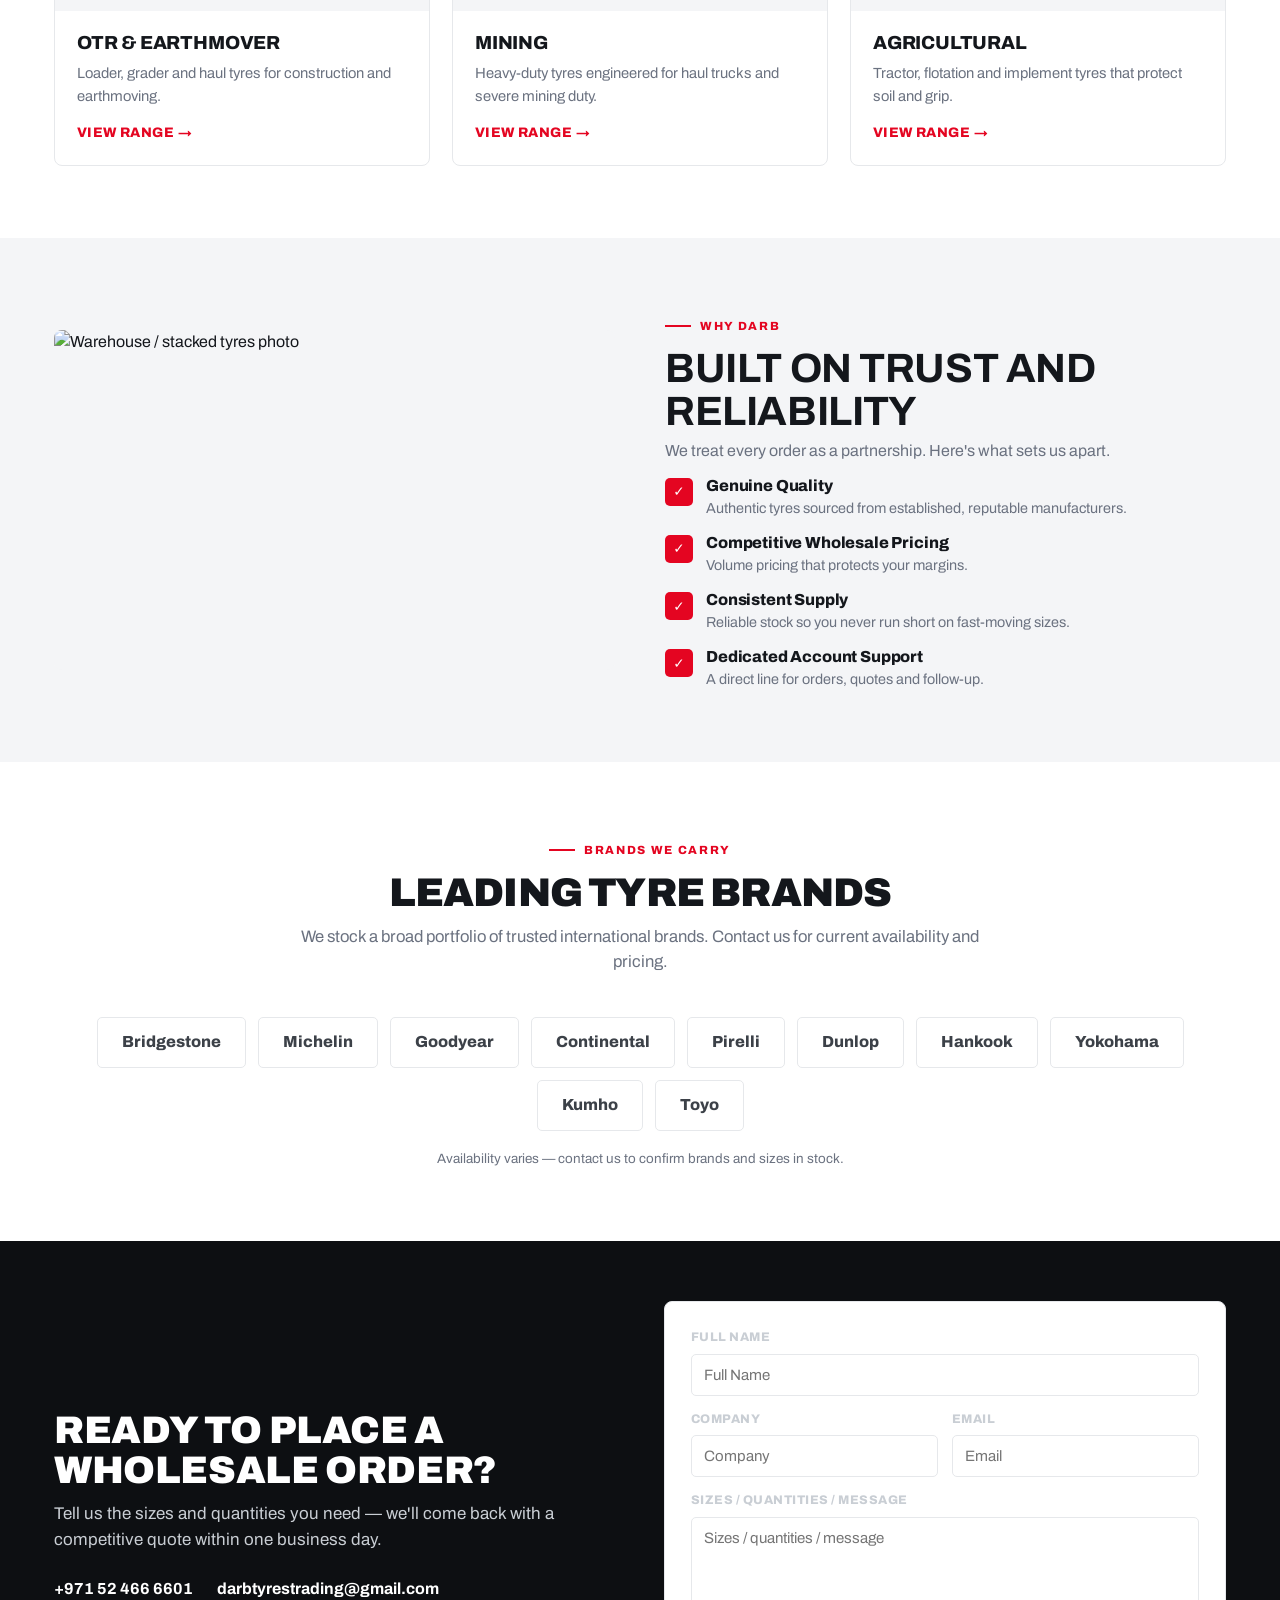
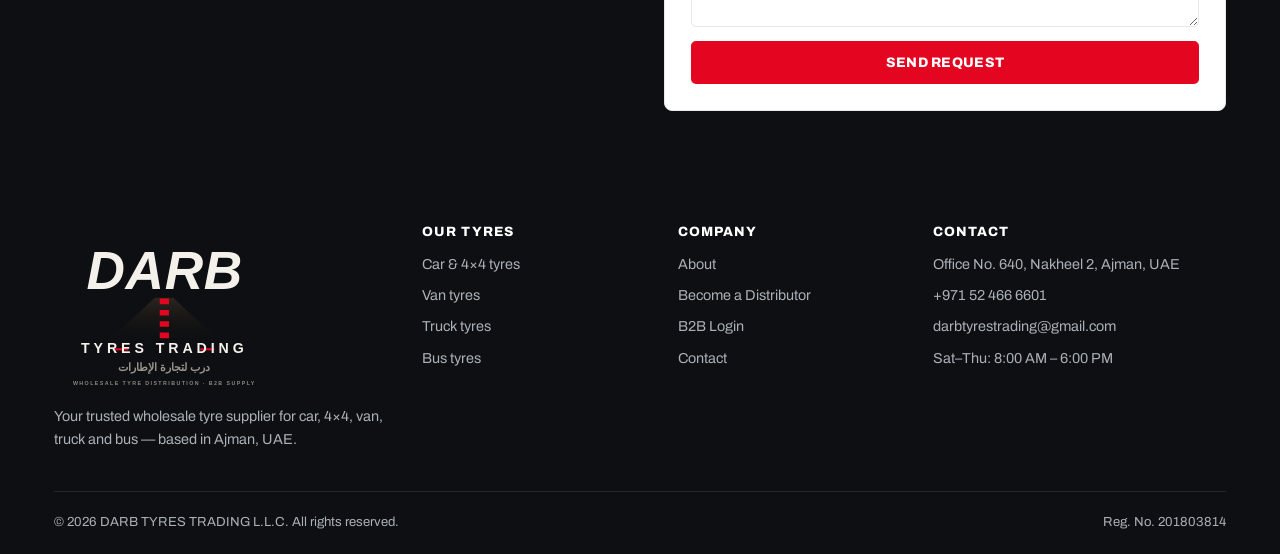
==== commit 05675e0c: "Add files via upload" ====
--- a/index.html
+++ b/index.html
@@ -3,522 +3,195 @@
 <head>
 <meta charset="UTF-8">
 <meta name="viewport" content="width=device-width, initial-scale=1.0">
-<meta name="theme-color" content="#fce500">
-<title>Darb Tires Trading — Wholesale Tire Supplier</title>
-<meta name="description" content="Darb Tires Trading — find the perfect tyres for your vehicle. Trusted wholesale and B2B tire supplier for passenger, commercial, and fleet vehicles.">
-<style>
-  :root{
-    --yellow:#fce500;
-    --yellow-dark:#e6d000;
-    --ink:#1a1a1a;
-    --ink-2:#444;
-    --muted:#6b7280;
-    --line:#e5e7eb;
-    --bg:#ffffff;
-    --bg-soft:#f6f7f9;
-    --bg-dark:#101418;
-    --radius:10px;
-    --max:1200px;
-  }
-  *{box-sizing:border-box;margin:0;padding:0}
-  html{scroll-behavior:smooth}
-  body{
-    font-family:"Helvetica Neue",Arial,system-ui,-apple-system,"Segoe UI",sans-serif;
-    color:var(--ink);background:var(--bg);line-height:1.6;-webkit-font-smoothing:antialiased;
-  }
-  [dir="rtl"] body{font-family:Tahoma,"Segoe UI",system-ui,sans-serif;}
-  a{color:inherit;text-decoration:none}
-  img{max-width:100%}
-  .wrap{max-width:var(--max);margin:0 auto;padding:0 24px}
-  h1,h2,h3{letter-spacing:-.01em}
-  .upper{text-transform:uppercase;letter-spacing:.04em}
-
-  /* Top bar */
-  .topbar{background:var(--bg-dark);color:#cbd2da;font-size:.8rem}
-  .topbar .wrap{display:flex;justify-content:flex-end;align-items:center;gap:20px;height:38px}
-  .topbar a{color:#cbd2da;transition:color .2s}
-  .topbar a:hover{color:var(--yellow)}
-  .topbar .sep{opacity:.3}
-
-  /* Header */
-  header{position:sticky;top:0;z-index:60;background:#fff;border-bottom:1px solid var(--line)}
-  .nav{display:flex;align-items:center;justify-content:space-between;height:74px}
-  .brand{display:flex;align-items:center;gap:12px}
-  .logo{
-    width:46px;height:46px;border-radius:50%;flex:none;display:grid;place-items:center;
-    background:radial-gradient(circle at 50% 50%,#222 0 33%,var(--yellow) 34% 45%,#111 46% 60%,var(--yellow) 61% 72%,#222 73%);
-    border:2px solid var(--ink);
-  }
-  .logo b{font-size:.6rem;font-weight:900;color:var(--yellow);letter-spacing:.5px}
-  .brand .name{font-weight:900;font-size:1.2rem;line-height:1.05}
-  .brand .name small{display:block;font-weight:600;font-size:.62rem;color:var(--muted);letter-spacing:.18em;text-transform:uppercase}
-  .nav-links{display:flex;align-items:center;gap:26px}
-  .nav-links a{font-weight:700;font-size:.92rem;color:var(--ink);padding:6px 0;border-bottom:2px solid transparent;transition:border-color .2s}
-  .nav-links a:hover{border-color:var(--yellow)}
-  .btn{
-    display:inline-block;background:var(--yellow);color:var(--ink);font-weight:800;
-    padding:12px 22px;border-radius:6px;border:none;cursor:pointer;font-size:.92rem;
-    transition:background .2s,transform .15s;
-  }
-  .btn:hover{background:var(--yellow-dark);transform:translateY(-1px)}
-  .btn-dark{background:var(--ink);color:#fff}
-  .btn-dark:hover{background:#000}
-  .btn-outline{background:transparent;border:2px solid var(--ink);color:var(--ink);padding:10px 20px}
-  .btn-outline:hover{background:var(--ink);color:#fff}
-  .lang-toggle{background:#fff;border:1.5px solid var(--line);color:var(--ink);padding:8px 14px;border-radius:6px;cursor:pointer;font-weight:800;font-size:.82rem;transition:border-color .2s}
-  .lang-toggle:hover{border-color:var(--ink)}
-  .menu-btn{display:none;background:none;border:none;font-size:1.7rem;cursor:pointer}
-
-  /* Hero */
-  .hero{position:relative;background:var(--bg-dark);color:#fff;overflow:hidden}
-  .hero::after{content:"";position:absolute;inset:0;background:
-    radial-gradient(900px 480px at 78% 12%,rgba(252,229,0,.16),transparent 60%);}
-  .hero-inner{position:relative;z-index:2;display:grid;grid-template-columns:1.05fr .95fr;gap:48px;align-items:center;padding:74px 0 80px}
-  .hero h1{font-size:3.2rem;line-height:1.05;font-weight:900;margin-bottom:18px}
-  .hero h1 .hl{color:var(--yellow)}
-  .hero p.lead{color:#c4ccd6;font-size:1.12rem;max-width:540px;margin-bottom:28px}
-  .search-card{background:#fff;color:var(--ink);border-radius:14px;padding:26px;box-shadow:0 24px 60px rgba(0,0,0,.4)}
-  .search-card h3{font-size:1.15rem;font-weight:900;margin-bottom:4px}
-  .search-card p{color:var(--muted);font-size:.88rem;margin-bottom:16px}
-  .search-tabs{display:flex;gap:8px;margin-bottom:16px}
-  .search-tabs button{flex:1;padding:10px;border:1.5px solid var(--line);background:#fff;border-radius:6px;font-weight:800;font-size:.85rem;cursor:pointer;transition:.2s}
-  .search-tabs button.active{background:var(--yellow);border-color:var(--yellow)}
-  .search-row{display:grid;grid-template-columns:1fr 1fr;gap:10px;margin-bottom:12px}
-  .search-card select,.search-card input{width:100%;padding:12px;border:1.5px solid var(--line);border-radius:6px;font-size:.92rem;font-family:inherit;background:#fff}
-  .search-card .btn{width:100%;margin-top:4px}
-  .hero-trust{display:flex;gap:30px;margin-top:30px;flex-wrap:wrap}
-  .hero-trust .t .n{font-size:1.7rem;font-weight:900;color:var(--yellow)}
-  .hero-trust .t .l{font-size:.82rem;color:#aeb6c0;font-weight:600}
-
-  /* Vehicle selector */
-  .section{padding:72px 0}
-  .section.soft{background:var(--bg-soft)}
-  .sec-head{text-align:center;max-width:680px;margin:0 auto 44px}
-  .sec-head .kicker{color:var(--ink);font-weight:900;font-size:.8rem;letter-spacing:.12em;text-transform:uppercase;background:var(--yellow);display:inline-block;padding:5px 12px;border-radius:4px;margin-bottom:14px}
-  .sec-head h2{font-size:2.2rem;font-weight:900;margin-bottom:12px}
-  .sec-head p{color:var(--muted);font-size:1.05rem}
-
-  .veh-grid{display:grid;grid-template-columns:repeat(4,1fr);gap:18px}
-  .veh{background:#fff;border:1px solid var(--line);border-radius:12px;overflow:hidden;cursor:pointer;transition:.2s;position:relative}
-  .veh:hover{border-color:var(--yellow);box-shadow:0 12px 28px rgba(0,0,0,.10);transform:translateY(-4px)}
-  .veh .photo{height:168px;background-size:cover;background-position:center;background-color:#dfe3e8}
-  .veh .body{padding:18px 18px 40px;text-align:center}
-  .veh h3{font-size:1rem;font-weight:800;margin-bottom:6px}
-  .veh p{color:var(--muted);font-size:.84rem}
-  .veh::after{content:"›";position:absolute;bottom:14px;right:18px;color:var(--yellow-dark);font-weight:900;font-size:1.3rem;opacity:0;transition:.2s}
-  [dir="rtl"] .veh::after{right:auto;left:18px;content:"‹"}
-  .veh:hover::after{opacity:1}
-
-  /* Trust band */
-  .trust-band{background:var(--bg-dark);color:#fff;text-align:center}
-  .trust-band .wrap{padding:60px 24px}
-  .trust-band h2{font-size:2rem;font-weight:900;margin-bottom:10px}
-  .trust-band p{color:#c4ccd6;max-width:620px;margin:0 auto 26px}
-
-  /* Feature split */
-  .split{display:grid;grid-template-columns:1fr 1fr;gap:50px;align-items:center}
-  .feat-list{list-style:none;display:grid;gap:18px;margin-top:8px}
-  .feat-list li{display:flex;gap:14px;align-items:flex-start}
-  .feat-list .tick{flex:none;width:30px;height:30px;border-radius:6px;background:var(--yellow);color:var(--ink);display:grid;place-items:center;font-weight:900}
-  .feat-list h4{font-weight:800;margin-bottom:2px}
-  .feat-list p{color:var(--muted);font-size:.92rem}
-  .img-panel{background:linear-gradient(160deg,#1b232e,#101418);border-radius:16px;padding:44px;color:#fff;border:1px solid #222}
-  .img-panel .big{font-size:3.2rem;font-weight:900;color:var(--yellow);line-height:1}
-  .img-panel .stat-grid{display:grid;grid-template-columns:1fr 1fr;gap:26px;margin-top:6px}
-  .img-panel .lbl{color:#aeb6c0;font-weight:600;font-size:.9rem}
-
-  /* Brands */
-  .brand-strip{display:flex;flex-wrap:wrap;gap:12px;justify-content:center}
-  .brand-strip .chip{border:1px solid var(--line);background:#fff;border-radius:999px;padding:12px 26px;font-weight:800;color:var(--ink-2);transition:.2s}
-  .brand-strip .chip:hover{border-color:var(--yellow);color:var(--ink)}
-
-  /* CTA */
-  .cta{background:var(--yellow);border-radius:0}
-  .cta .wrap{padding:56px 24px;text-align:center}
-  .cta h2{font-size:2.1rem;font-weight:900;margin-bottom:10px}
-  .cta p{font-size:1.1rem;color:var(--ink-2);margin-bottom:24px;font-weight:600}
-
-  /* Contact */
-  .contact-grid{display:grid;grid-template-columns:1fr 1fr;gap:44px}
-  .info-row{display:flex;gap:14px;align-items:flex-start;margin-bottom:22px}
-  .info-row .ic{width:46px;height:46px;border-radius:8px;flex:none;display:grid;place-items:center;background:var(--yellow);font-size:1.2rem}
-  .info-row h4{font-weight:800;margin-bottom:2px}
-  .info-row p{color:var(--muted);font-size:.94rem}
-  form{display:grid;gap:14px;background:#fff;border:1px solid var(--line);border-radius:14px;padding:28px}
-  .field{display:grid;gap:6px}
-  .field label{font-size:.82rem;font-weight:800;color:var(--ink-2)}
-  input,textarea,select{font-family:inherit}
-  form input,form textarea{background:#fff;border:1.5px solid var(--line);border-radius:6px;padding:12px;font-size:.94rem;color:var(--ink)}
-  form input:focus,form textarea:focus{outline:none;border-color:var(--yellow-dark)}
-  textarea{resize:vertical;min-height:110px}
-  #formNote{color:#0a7a2f;font-weight:800;display:none}
-
-  /* Footer */
-  footer{background:var(--bg-dark);color:#aeb6c0;padding:54px 0 24px}
-  .foot-grid{display:grid;grid-template-columns:1.4fr 1fr 1fr 1fr;gap:30px;margin-bottom:34px}
-  .foot-col h4{color:#fff;font-weight:800;margin-bottom:14px;font-size:.95rem;text-transform:uppercase;letter-spacing:.06em}
-  .foot-col a,.foot-col p{display:block;color:#aeb6c0;font-size:.9rem;margin-bottom:9px;transition:color .2s}
-  .foot-col a:hover{color:var(--yellow)}
-  .foot-brand .name{color:#fff;font-weight:900;font-size:1.1rem}
-  .foot-bottom{border-top:1px solid #222;padding-top:20px;text-align:center;font-size:.84rem}
-
-  @media(max-width:980px){
-    .hero-inner,.split,.contact-grid{grid-template-columns:1fr;gap:36px}
-    .veh-grid{grid-template-columns:1fr 1fr}
-    .foot-grid{grid-template-columns:1fr 1fr}
-    .hero h1{font-size:2.4rem}
-    .nav-links{display:none}
-    .menu-btn{display:block}
-    .nav-links.open{display:flex;flex-direction:column;align-items:flex-start;position:absolute;top:74px;left:0;right:0;background:#fff;border-bottom:1px solid var(--line);padding:20px 24px;gap:16px}
-  }
-  @media(max-width:560px){
-    .veh-grid,.foot-grid,.search-row{grid-template-columns:1fr}
-    .hero h1{font-size:2rem}
-    .topbar{display:none}
-  }
-</style>
+<meta name="theme-color" content="#e40521">
+<link rel="icon" type="image/svg+xml" href="favicon.svg">
+<title>Darb Tyres Trading L.L.C — Wholesale Tyre Supplier, Ajman UAE</title>
+<meta name="description" content="Darb Tyres Trading L.L.C — wholesale and B2B tyre supplier for car, 4x4, van, truck and bus across the UAE. Genuine brands, competitive pricing, reliable supply. Based in Ajman.">
+<script>try{var l=localStorage.getItem('darbLang')||'en';document.documentElement.lang=l;document.documentElement.dir=l==='ar'?'rtl':'ltr';}catch(e){}</script>
+<link rel="stylesheet" href="style.css">
+<script defer src="app.js"></script>
 </head>
 <body>
 
-<!-- TOP BAR -->
-<div class="topbar">
-  <div class="wrap">
-    <a href="#contact" data-i18n="top_contact">Contact Us</a>
-    <span class="sep">|</span>
-    <a href="#" data-i18n="top_b2b">B2B / Wholesale</a>
-    <span class="sep">|</span>
-    <span data-i18n="top_phone">📞 +000 000 0000</span>
-  </div>
-</div>
-
 <!-- HEADER -->
-<header>
+<header class="site">
   <div class="wrap nav">
-    <div class="brand">
-      <div class="logo"><b>DARB</b></div>
-      <div class="name"><span data-i18n="brand_name">Darb Tires</span><small data-i18n="brand_sub">Trading</small></div>
-    </div>
+    <a class="brand" href="index.html"><img class="nav-logo" src="darb-logo-on-dark.svg" alt="Darb Tyres Trading"></a>
     <nav class="nav-links" id="navLinks">
-      <a href="#tyres" data-i18n="nav_tyres">Find Tyres</a>
-      <a href="#why" data-i18n="nav_why">Why Darb</a>
-      <a href="#brands" data-i18n="nav_brands">Brands</a>
-      <a href="#about" data-i18n="nav_about">About</a>
-      <a href="#contact" data-i18n="nav_contact">Contact</a>
+      <a href="index.html" class="active" data-i18n="nav_home">Home</a>
+      <a href="products.html" data-i18n="nav_products">Products</a>
+      <a href="about.html" data-i18n="nav_about">About</a>
+      <a href="contact.html" data-i18n="nav_contact">Contact</a>
       <button class="lang-toggle" id="langBtn" onclick="toggleLang()">العربية</button>
-      <a href="#contact" class="btn" data-i18n="nav_quote">Request a Quote</a>
+      <a href="distributor.html" class="btn btn-ghost" data-i18n="nav_distributor">Become a Distributor</a>
+      <a href="login.html" class="btn" data-i18n="nav_login">B2B Login</a>
     </nav>
-    <button class="menu-btn" onclick="toggleMenu()">☰</button>
+    <button class="menu-btn" onclick="toggleMenu()" aria-label="Menu">☰</button>
   </div>
 </header>
 
 <!-- HERO -->
 <section class="hero">
-  <div class="wrap hero-inner">
-    <div>
-      <h1 data-i18n="hero_title">Find the perfect tyre <span class="hl">for every vehicle</span></h1>
-      <p class="lead" data-i18n="hero_lead">Darb Tires Trading is your trusted wholesale supplier — quality tyres for passenger, commercial, and fleet vehicles, delivered at scale with competitive pricing.</p>
-      <div class="hero-trust">
-        <div class="t"><div class="n">15+</div><div class="l" data-i18n="ht1">Years in trade</div></div>
-        <div class="t"><div class="n">50+</div><div class="l" data-i18n="ht2">Brands stocked</div></div>
-        <div class="t"><div class="n">1000s</div><div class="l" data-i18n="ht3">Tyres supplied</div></div>
+  <div class="hero-text">
+    <div class="hero-inner">
+      <div class="tagline" data-i18n="hero_tag">Wholesale Tyre Supplier · Ajman, UAE</div>
+      <h1 data-i18n="hero_title">Quality tyres, supplied at scale</h1>
+      <p data-i18n="hero_lead">Darb Tyres Trading is your trusted wholesale partner — supplying car, 4×4, van, truck and bus tyres to dealers, workshops and fleets across the UAE, the GCC and African markets.</p>
+      <div class="hero-cta">
+        <a href="products.html" class="btn btn-lg" data-i18n="hero_cta1">Browse Products</a>
+        <a href="contact.html" class="btn btn-ghost btn-lg" data-i18n="hero_cta2">Request a Quote</a>
       </div>
     </div>
-    <div class="search-card">
-      <h3 data-i18n="sc_title">Find your tyre</h3>
-      <p data-i18n="sc_sub">Enter your vehicle or tyre size</p>
-      <div class="search-tabs">
-        <button class="active" id="tabSize" onclick="switchTab('size')" data-i18n="sc_tab1">By Size</button>
-        <button id="tabVeh" onclick="switchTab('veh')" data-i18n="sc_tab2">By Vehicle</button>
-      </div>
-      <div id="paneSize">
-        <div class="search-row">
-          <select><option data-i18n="sc_width">Width</option><option>185</option><option>195</option><option>205</option><option>215</option><option>225</option><option>235</option><option>265</option></select>
-          <select><option data-i18n="sc_profile">Profile</option><option>45</option><option>50</option><option>55</option><option>60</option><option>65</option><option>70</option></select>
-        </div>
-        <div class="search-row">
-          <select><option data-i18n="sc_rim">Rim</option><option>R15</option><option>R16</option><option>R17</option><option>R18</option><option>R19</option><option>R20</option></select>
-          <select><option data-i18n="sc_type">Type</option><option data-i18n="sc_t_pass">Passenger</option><option data-i18n="sc_t_suv">SUV / 4x4</option><option data-i18n="sc_t_comm">Commercial</option></select>
-        </div>
-      </div>
-      <div id="paneVeh" style="display:none">
-        <div class="search-row">
-          <select><option data-i18n="sc_make">Make</option><option>Toyota</option><option>Nissan</option><option>Hyundai</option><option>Mercedes</option><option>BMW</option><option>Ford</option></select>
-          <select><option data-i18n="sc_model">Model</option><option>—</option></select>
-        </div>
-        <div class="search-row">
-          <select><option data-i18n="sc_year">Year</option><option>2026</option><option>2025</option><option>2024</option><option>2023</option><option>2022</option></select>
-          <select><option data-i18n="sc_type">Type</option><option data-i18n="sc_t_pass">Passenger</option><option data-i18n="sc_t_suv">SUV / 4x4</option><option data-i18n="sc_t_comm">Commercial</option></select>
-        </div>
-      </div>
-      <a href="#contact" class="btn" data-i18n="sc_btn">Check Availability</a>
+  </div>
+  <div class="hero-photo">
+    <!-- photo: hero-photo (swap src to change) --><img class="slot" data-img="hero-photo" src="https://images.unsplash.com/photo-1606611013016-969c19ba27bb?w=1300&q=80&auto=format&fit=crop" alt="Hero photo — tyres" loading="lazy">
+  </div>
+</section>
+
+<!-- STATS -->
+<div class="redstrip">
+  <div class="wrap">
+    <div class="it"><div class="n">2021</div><div class="l" data-i18n="rs1">Established in Ajman</div></div>
+    <div class="it"><div class="n">4</div><div class="l" data-i18n="rs2">Vehicle categories</div></div>
+    <div class="it"><div class="n">100%</div><div class="l" data-i18n="rs3">Genuine branded tyres</div></div>
+    <div class="it"><div class="n">24h</div><div class="l" data-i18n="rs4">Quote response</div></div>
+  </div>
+</div>
+
+<!-- PRODUCT CATEGORIES -->
+<section class="section">
+  <div class="wrap">
+    <div class="sec-head center">
+      <div class="kicker" data-i18n="pr_kicker">Our Products</div>
+      <h2 data-i18n="pr_title">Tyres for every vehicle</h2>
+      <p data-i18n="pr_sub">A complete range across consumer and commercial categories — sourced for the region's roads and your business needs.</p>
+    </div>
+    <div class="grid-3">
+      <a class="pcard" href="products.html">
+        <div class="photo"><span class="tag">PCR / SUV</span><!-- photo: home-cat-car (swap src to change) --><img class="slot" data-img="home-cat-car" src="https://images.unsplash.com/photo-1503376780353-7e6692767b70?w=900&q=80&auto=format&fit=crop" alt="Car / 4×4 tyre photo" loading="lazy"></div>
+        <div class="body"><h3 data-i18n="hc1_t">Car &amp; 4×4</h3><p data-i18n="hc1_p">All-season, performance and SUV tyres for daily driving and off-road.</p><span class="more" data-i18n="hc_more">View range →</span></div>
+      </a>
+      <a class="pcard" href="products.html">
+        <div class="photo"><span class="tag">VAN / LT</span><!-- photo: home-cat-van (swap src to change) --><img class="slot" data-img="home-cat-van" src="https://images.unsplash.com/photo-1606611013016-969c19ba27bb?w=900&q=80&auto=format&fit=crop" alt="Van / pickup photo" loading="lazy"></div>
+        <div class="body"><h3 data-i18n="hc2_t">Van &amp; Light Truck</h3><p data-i18n="hc2_p">Reinforced tyres built to carry heavy loads while keeping running costs low.</p><span class="more" data-i18n="hc_more">View range →</span></div>
+      </a>
+      <a class="pcard" href="products.html">
+        <div class="photo"><span class="tag">TBR / BUS</span><!-- photo: home-cat-truck (swap src to change) --><img class="slot" data-img="home-cat-truck" src="https://images.unsplash.com/photo-1601584115197-04ecc0da31d7?w=900&q=80&auto=format&fit=crop" alt="Truck / bus tyre photo" loading="lazy"></div>
+        <div class="body"><h3 data-i18n="hc3_t">Truck &amp; Bus</h3><p data-i18n="hc3_p">Maximum mileage and safety for fleets and long-haul transport.</p><span class="more" data-i18n="hc_more">View range →</span></div>
+      </a>
+      <a class="pcard" href="products.html">
+        <div class="photo"><span class="tag">OTR</span><!-- photo: home-cat-otr (swap src to change) --><img class="slot" data-img="home-cat-otr" src="https://images.unsplash.com/photo-1581094794329-c8112a89af12?w=900&q=80&auto=format&fit=crop" alt="Loader / grader photo" loading="lazy"></div>
+        <div class="body"><h3 data-i18n="hc4_t">OTR &amp; Earthmover</h3><p data-i18n="hc4_p">Loader, grader and haul tyres for construction and earthmoving.</p><span class="more" data-i18n="hc_more">View range →</span></div>
+      </a>
+      <a class="pcard" href="products.html">
+        <div class="photo"><span class="tag">MINING</span><!-- photo: home-cat-mining (swap src to change) --><img class="slot" data-img="home-cat-mining" src="https://images.unsplash.com/photo-1517089152318-42ec560349c0?w=900&q=80&auto=format&fit=crop" alt="Mining haul-truck photo" loading="lazy"></div>
+        <div class="body"><h3 data-i18n="hc5_t">Mining</h3><p data-i18n="hc5_p">Heavy-duty tyres engineered for haul trucks and severe mining duty.</p><span class="more" data-i18n="hc_more">View range →</span></div>
+      </a>
+      <a class="pcard" href="products.html">
+        <div class="photo"><span class="tag">AGRI</span><!-- photo: home-cat-agri (swap src to change) --><img class="slot" data-img="home-cat-agri" src="https://images.unsplash.com/photo-1530267981375-f0de937f5f13?w=900&q=80&auto=format&fit=crop" alt="Tractor photo" loading="lazy"></div>
+        <div class="body"><h3 data-i18n="hc6_t">Agricultural</h3><p data-i18n="hc6_p">Tractor, flotation and implement tyres that protect soil and grip.</p><span class="more" data-i18n="hc_more">View range →</span></div>
+      </a>
     </div>
   </div>
 </section>
 
-<!-- VEHICLE TYPES -->
-<section class="section" id="tyres">
-  <div class="wrap">
-    <div class="sec-head">
-      <span class="kicker" data-i18n="vt_kicker">Our Range</span>
-      <h2 data-i18n="vt_title">What tyres are you looking for?</h2>
-      <p data-i18n="vt_sub">Select your vehicle type — we stock the categories your business needs.</p>
-    </div>
-    <div class="veh-grid">
-      <div class="veh"><div class="photo" style="background-image:url('https://images.unsplash.com/photo-1503376780353-7e6692767b70?w=800&q=80&auto=format&fit=crop')"></div><div class="body"><h3 data-i18n="v1_t">Cars, SUVs & Vans</h3><p data-i18n="v1_p">All-season and performance tyres for daily driving.</p></div></div>
-      <div class="veh"><div class="photo" style="background-image:url('https://images.unsplash.com/photo-1601584115197-04ecc0da31d7?w=800&q=80&auto=format&fit=crop')"></div><div class="body"><h3 data-i18n="v2_t">Trucks & Commercial</h3><p data-i18n="v2_p">Durable tyres for heavy loads and long haul.</p></div></div>
-      <div class="veh"><div class="photo" style="background-image:url('https://images.unsplash.com/photo-1533473359331-0135ef1b58bf?w=800&q=80&auto=format&fit=crop')"></div><div class="body"><h3 data-i18n="v3_t">4x4 & Off-Road</h3><p data-i18n="v3_p">Rugged tyres for desert and tough terrain.</p></div></div>
-      <div class="veh"><div class="photo" style="background-image:url('https://images.unsplash.com/photo-1544620347-c4fd4a3d5957?w=800&q=80&auto=format&fit=crop')"></div><div class="body"><h3 data-i18n="v4_t">Bus & Fleet</h3><p data-i18n="v4_p">High-mileage tyres for managed fleets.</p></div></div>
-    </div>
-  </div>
-</section>
-
-<!-- TRUST BAND -->
-<section class="trust-band">
-  <div class="wrap">
-    <h2 data-i18n="tb_title">THE MOST DEMANDING BUSINESSES TRUST US</h2>
-    <p data-i18n="tb_sub">From independent garages to large fleets, businesses across the region rely on Darb for dependable tyre supply and genuine quality.</p>
-    <a href="#why" class="btn" data-i18n="tb_btn">Know More</a>
-  </div>
-</section>
-
 <!-- WHY -->
-<section class="section" id="why">
+<section class="section soft">
   <div class="wrap split">
+    <div class="media"><!-- photo: home-why (swap src to change) --><img class="slot" data-img="home-why" src="https://images.unsplash.com/photo-1486262715619-67b85e0b08d3?w=1000&q=80&auto=format&fit=crop" alt="Warehouse / stacked tyres photo" loading="lazy"></div>
     <div>
-      <span class="kicker" style="background:var(--yellow);color:var(--ink);font-weight:900;font-size:.8rem;letter-spacing:.12em;text-transform:uppercase;display:inline-block;padding:5px 12px;border-radius:4px;margin-bottom:14px" data-i18n="why_kicker">Why Darb</span>
-      <h2 style="font-size:2.2rem;font-weight:900;margin-bottom:8px" data-i18n="why_title">Built on trust and reliability</h2>
-      <p style="color:var(--muted);margin-bottom:6px" data-i18n="why_sub">We treat every order as a partnership. Here's what sets us apart.</p>
+      <div class="kicker" data-i18n="why_kicker">Why Darb</div>
+      <h2 class="sec-head" style="font-size:clamp(1.8rem,3.2vw,2.6rem);text-transform:uppercase;margin-bottom:6px" data-i18n="why_title">Built on trust and reliability</h2>
+      <p style="color:var(--muted)" data-i18n="why_sub">We treat every order as a partnership. Here's what sets us apart.</p>
       <ul class="feat-list">
         <li><span class="tick">✓</span><div><h4 data-i18n="w1_t">Genuine Quality</h4><p data-i18n="w1_p">Authentic tyres sourced from established, reputable manufacturers.</p></div></li>
         <li><span class="tick">✓</span><div><h4 data-i18n="w2_t">Competitive Wholesale Pricing</h4><p data-i18n="w2_p">Volume pricing that protects your margins.</p></div></li>
-        <li><span class="tick">✓</span><div><h4 data-i18n="w3_t">Consistent Supply</h4><p data-i18n="w3_p">Reliable stock levels so you never run short.</p></div></li>
-        <li><span class="tick">✓</span><div><h4 data-i18n="w4_t">Dedicated Account Support</h4><p data-i18n="w4_p">A direct line for orders, quotes, and follow-up.</p></div></li>
+        <li><span class="tick">✓</span><div><h4 data-i18n="w3_t">Consistent Supply</h4><p data-i18n="w3_p">Reliable stock so you never run short on fast-moving sizes.</p></div></li>
+        <li><span class="tick">✓</span><div><h4 data-i18n="w4_t">Dedicated Account Support</h4><p data-i18n="w4_p">A direct line for orders, quotes and follow-up.</p></div></li>
       </ul>
-    </div>
-    <div class="img-panel">
-      <h3 style="font-size:1.4rem;font-weight:900;margin-bottom:4px" data-i18n="wp_title">Trusted by businesses</h3>
-      <p style="color:#aeb6c0;margin-bottom:24px" data-i18n="wp_sub">that depend on dependable tyre supply</p>
-      <div class="stat-grid">
-        <div><div class="big">15+</div><div class="lbl" data-i18n="wp1">Years of experience</div></div>
-        <div><div class="big">1000s</div><div class="lbl" data-i18n="wp2">Tyres supplied</div></div>
-        <div><div class="big">50+</div><div class="lbl" data-i18n="wp3">Brands available</div></div>
-        <div><div class="big">100%</div><div class="lbl" data-i18n="wp4">Genuine products</div></div>
-      </div>
     </div>
   </div>
 </section>
 
 <!-- BRANDS -->
-<section class="section soft" id="brands">
+<section class="section">
   <div class="wrap">
-    <div class="sec-head">
-      <span class="kicker" data-i18n="br_kicker">Brands We Carry</span>
+    <div class="sec-head center">
+      <div class="kicker" data-i18n="br_kicker">Brands We Carry</div>
       <h2 data-i18n="br_title">Leading tyre brands</h2>
-      <p data-i18n="br_sub">We stock a broad portfolio of trusted international brands. Contact us for specific availability.</p>
+      <p data-i18n="br_sub">We stock a broad portfolio of trusted international brands. Contact us for current availability and pricing.</p>
     </div>
     <div class="brand-strip">
-      <span class="chip">Michelin</span><span class="chip">Bridgestone</span><span class="chip">Goodyear</span>
-      <span class="chip">Continental</span><span class="chip">Pirelli</span><span class="chip">Dunlop</span>
-      <span class="chip">Hankook</span><span class="chip">Yokohama</span><span class="chip">Kumho</span><span class="chip">Toyo</span>
+      <a class="chip" href="https://www.bridgestone.com" target="_blank" rel="noopener">Bridgestone</a><a class="chip" href="https://www.michelin.com" target="_blank" rel="noopener">Michelin</a><a class="chip" href="https://www.goodyear.com" target="_blank" rel="noopener">Goodyear</a>
+      <a class="chip" href="https://www.continental-tires.com" target="_blank" rel="noopener">Continental</a><a class="chip" href="https://www.pirelli.com" target="_blank" rel="noopener">Pirelli</a><a class="chip" href="https://www.dunloptires.com" target="_blank" rel="noopener">Dunlop</a>
+      <a class="chip" href="https://www.hankooktire.com" target="_blank" rel="noopener">Hankook</a><a class="chip" href="https://www.yokohamatire.com" target="_blank" rel="noopener">Yokohama</a><a class="chip" href="https://www.kumhotire.com" target="_blank" rel="noopener">Kumho</a><a class="chip" href="https://www.toyotires.com" target="_blank" rel="noopener">Toyo</a>
     </div>
-    <p style="text-align:center;color:var(--muted);font-size:.84rem;margin-top:18px" data-i18n="br_note">Brand names shown are illustrative — replace with your actual stocked brands.</p>
-  </div>
-</section>
-
-<!-- ABOUT -->
-<section class="section" id="about">
-  <div class="wrap split">
-    <div class="img-panel" style="background:linear-gradient(160deg,#fce500,#e6d000);color:var(--ink)">
-      <h3 style="font-size:1.5rem;font-weight:900;margin-bottom:10px" data-i18n="ab_card_t">Darb in the region</h3>
-      <p style="font-weight:600" data-i18n="ab_card_p">Working to keep businesses moving with dependable tyre supply, fast logistics, and service you can count on.</p>
-    </div>
-    <div>
-      <span class="kicker" data-i18n="ab_kicker">About Us</span>
-      <h2 style="font-size:2.2rem;font-weight:900;margin:12px 0 12px" data-i18n="ab_title">Your trusted tyre trading partner</h2>
-      <p style="color:var(--ink-2)" data-i18n="ab_p1">Darb Tires Trading is a wholesale tyre supplier serving dealers, workshops, and fleet operators. We combine deep inventory, established brand relationships, and fast logistics to keep your business rolling.</p>
-      <p style="color:var(--ink-2);margin-top:14px" data-i18n="ab_p2">Our priority is uncompromising quality and service that B2B buyers depend on — every order treated as a long-term partnership.</p>
-    </div>
+    <p style="text-align:center;color:var(--muted);font-size:.84rem;margin-top:18px" data-i18n="br_note">Availability varies — contact us to confirm brands and sizes in stock.</p>
   </div>
 </section>
 
 <!-- CTA -->
-<section class="cta">
+<section class="cta" id="contact">
   <div class="wrap">
-    <h2 data-i18n="cta_title">Ready to place a wholesale order?</h2>
-    <p data-i18n="cta_sub">Get a competitive quote tailored to your business needs.</p>
-    <a href="#contact" class="btn btn-dark" data-i18n="cta_btn">Get in Touch</a>
-  </div>
-</section>
-
-<!-- CONTACT -->
-<section class="section soft" id="contact">
-  <div class="wrap">
-    <div class="sec-head">
-      <span class="kicker" data-i18n="ct_kicker">Contact Us</span>
-      <h2 data-i18n="ct_title">Let's talk business</h2>
-      <p data-i18n="ct_sub">Reach out for quotes, availability, or to open a wholesale account.</p>
-    </div>
-    <div class="contact-grid">
+    <div class="cta-split">
       <div>
-        <div class="info-row"><div class="ic">📍</div><div><h4 data-i18n="ci1_t">Address</h4><p data-i18n="ci1_p">Industrial Area, [Your City], [Country]</p></div></div>
-        <div class="info-row"><div class="ic">📞</div><div><h4 data-i18n="ci2_t">Phone</h4><p>+000 000 0000</p></div></div>
-        <div class="info-row"><div class="ic">💬</div><div><h4 data-i18n="ci3_t">WhatsApp</h4><p>+000 000 0000</p></div></div>
-        <div class="info-row"><div class="ic">✉️</div><div><h4 data-i18n="ci4_t">Email</h4><p>info@darbtires.com</p></div></div>
-        <div class="info-row"><div class="ic">🕐</div><div><h4 data-i18n="ci5_t">Working Hours</h4><p data-i18n="ci5_p">Sat–Thu: 8:00 AM – 6:00 PM</p></div></div>
+        <h2 data-i18n="cta_title">Ready to place a wholesale order?</h2>
+        <p data-i18n="cta_sub">Tell us the sizes and quantities you need — we'll come back with a competitive quote within one business day.</p>
+        <div style="display:flex;flex-wrap:wrap;gap:10px 24px;margin-top:20px;font-weight:700">
+          <a data-tel href="#" data-cfg-phone style="color:#fff">+971 52 466 6601</a>
+          <a data-mail href="#" data-cfg-email style="color:#fff">darbtyrestrading@gmail.com</a>
+        </div>
       </div>
-      <form onsubmit="return submitForm(event)">
-        <div class="field"><label data-i18n="f_name">Name / Company</label><input type="text" required></div>
-        <div class="field"><label data-i18n="f_phone">Phone</label><input type="tel" required></div>
-        <div class="field"><label data-i18n="f_email">Email</label><input type="email"></div>
-        <div class="field"><label data-i18n="f_msg">Your enquiry</label><textarea data-i18n-ph="f_msg_ph" placeholder="Tell us what tyres and quantities you need..."></textarea></div>
-        <button type="submit" class="btn" data-i18n="f_submit">Send Enquiry</button>
-        <p id="formNote" data-i18n="f_thanks">Thank you — we'll get back to you shortly.</p>
+      <form class="form" data-demo>
+        <div class="field"><label data-i18n="cf_name">Full Name</label><input type="text" data-i18n-ph="cf_name" placeholder="Full Name"></div>
+        <div class="grid-2" style="gap:14px">
+          <div class="field"><label data-i18n="cf_company">Company</label><input type="text" data-i18n-ph="cf_company" placeholder="Company"></div>
+          <div class="field"><label data-i18n="cf_email">Email</label><input type="email" data-i18n-ph="cf_email" placeholder="Email"></div>
+        </div>
+        <div class="field"><label data-i18n="cf_msg">Sizes / quantities / message</label><textarea data-i18n-ph="cf_msg" placeholder="Sizes / quantities / message"></textarea></div>
+        <button type="submit" class="btn" data-i18n="cf_send">Send Request</button>
       </form>
     </div>
   </div>
 </section>
 
 <!-- FOOTER -->
-<footer>
+<footer class="site">
   <div class="wrap">
     <div class="foot-grid">
       <div class="foot-col foot-brand">
-        <div class="brand" style="margin-bottom:14px"><div class="logo"><b>DARB</b></div><div class="name" style="color:#fff"><span data-i18n="brand_name">Darb Tires</span><small style="color:#aeb6c0" data-i18n="brand_sub">Trading</small></div></div>
-        <p data-i18n="foot_tag">Your trusted wholesale tyre supplier for passenger, commercial, and fleet vehicles.</p>
+        <img class="foot-logo" src="darb-logo-on-dark.svg" alt="Darb Tyres Trading">
+        <p data-i18n="foot_tag">Your trusted wholesale tyre supplier for car, 4×4, van, truck and bus — based in Ajman, UAE.</p>
       </div>
       <div class="foot-col">
-        <h4 data-i18n="foot_links">Quick Links</h4>
-        <a href="#tyres" data-i18n="nav_tyres">Find Tyres</a>
-        <a href="#why" data-i18n="nav_why">Why Darb</a>
-        <a href="#brands" data-i18n="nav_brands">Brands</a>
-        <a href="#about" data-i18n="nav_about">About</a>
+        <h4 data-i18n="foot_products">Our Tyres</h4>
+        <a href="products.html" data-i18n="fp_car">Car &amp; 4×4 tyres</a>
+        <a href="products.html" data-i18n="fp_van">Van tyres</a>
+        <a href="products.html" data-i18n="fp_truck">Truck tyres</a>
+        <a href="products.html" data-i18n="fp_bus">Bus tyres</a>
+      </div>
+      <div class="foot-col">
+        <h4 data-i18n="foot_company">Company</h4>
+        <a href="about.html" data-i18n="nav_about">About</a>
+        <a href="distributor.html" data-i18n="nav_distributor">Become a Distributor</a>
+        <a href="login.html" data-i18n="nav_login">B2B Login</a>
+        <a href="contact.html" data-i18n="nav_contact">Contact</a>
       </div>
       <div class="foot-col">
         <h4 data-i18n="foot_reach">Contact</h4>
-        <p>+000 000 0000</p>
-        <p>info@darbtires.com</p>
-        <p data-i18n="ci1_p">Industrial Area, [Your City], [Country]</p>
-      </div>
-      <div class="foot-col">
-        <h4 data-i18n="foot_hours">Hours</h4>
-        <p data-i18n="ci5_p">Sat–Thu: 8:00 AM – 6:00 PM</p>
-        <p data-i18n="foot_fri">Friday: Closed</p>
+        <p data-cfg-address>Office No. 640, Nakheel 2, Ajman, UAE</p>
+        <a data-tel href="#" data-cfg-phone>+971 52 466 6601</a>
+        <a data-mail href="#" data-cfg-email>darbtyrestrading@gmail.com</a>
+        <p data-i18n="ci_hours">Sat–Thu: 8:00 AM – 6:00 PM</p>
       </div>
     </div>
-    <div class="foot-bottom">© <span id="year"></span> Darb Tires Trading. <span data-i18n="foot_rights">All rights reserved.</span></div>
+    <div class="foot-bottom">
+      <span>© <span id="year"></span> <span data-cfg-company>DARB TYRES TRADING L.L.C</span>. <span data-i18n="foot_rights">All rights reserved.</span></span>
+      <span>Reg. No. <span data-cfg-reg>201803814</span></span>
+    </div>
   </div>
 </footer>
 
-<script>
-const I18N = {
-  en:{
-    top_contact:"Contact Us",top_b2b:"B2B / Wholesale",top_phone:"📞 +000 000 0000",
-    brand_name:"Darb Tires",brand_sub:"Trading",
-    nav_tyres:"Find Tyres",nav_why:"Why Darb",nav_brands:"Brands",nav_about:"About",nav_contact:"Contact",nav_quote:"Request a Quote",
-    hero_title:"Find the perfect tyre for every vehicle",
-    hero_lead:"Darb Tires Trading is your trusted wholesale supplier — quality tyres for passenger, commercial, and fleet vehicles, delivered at scale with competitive pricing.",
-    ht1:"Years in trade",ht2:"Brands stocked",ht3:"Tyres supplied",
-    sc_title:"Find your tyre",sc_sub:"Enter your vehicle or tyre size",
-    sc_tab1:"By Size",sc_tab2:"By Vehicle",
-    sc_width:"Width",sc_profile:"Profile",sc_rim:"Rim",sc_type:"Type",
-    sc_t_pass:"Passenger",sc_t_suv:"SUV / 4x4",sc_t_comm:"Commercial",
-    sc_make:"Make",sc_model:"Model",sc_year:"Year",sc_btn:"Check Availability",
-    vt_kicker:"Our Range",vt_title:"What tyres are you looking for?",vt_sub:"Select your vehicle type — we stock the categories your business needs.",
-    v1_t:"Cars, SUVs & Vans",v1_p:"All-season and performance tyres for daily driving.",
-    v2_t:"Trucks & Commercial",v2_p:"Durable tyres for heavy loads and long haul.",
-    v3_t:"4x4 & Off-Road",v3_p:"Rugged tyres for desert and tough terrain.",
-    v4_t:"Bus & Fleet",v4_p:"High-mileage tyres for managed fleets.",
-    tb_title:"THE MOST DEMANDING BUSINESSES TRUST US",
-    tb_sub:"From independent garages to large fleets, businesses across the region rely on Darb for dependable tyre supply and genuine quality.",
-    tb_btn:"Know More",
-    why_kicker:"Why Darb",why_title:"Built on trust and reliability",why_sub:"We treat every order as a partnership. Here's what sets us apart.",
-    w1_t:"Genuine Quality",w1_p:"Authentic tyres sourced from established, reputable manufacturers.",
-    w2_t:"Competitive Wholesale Pricing",w2_p:"Volume pricing that protects your margins.",
-    w3_t:"Consistent Supply",w3_p:"Reliable stock levels so you never run short.",
-    w4_t:"Dedicated Account Support",w4_p:"A direct line for orders, quotes, and follow-up.",
-    wp_title:"Trusted by businesses",wp_sub:"that depend on dependable tyre supply",
-    wp1:"Years of experience",wp2:"Tyres supplied",wp3:"Brands available",wp4:"Genuine products",
-    br_kicker:"Brands We Carry",br_title:"Leading tyre brands",br_sub:"We stock a broad portfolio of trusted international brands. Contact us for specific availability.",
-    br_note:"Brand names shown are illustrative — replace with your actual stocked brands.",
-    ab_kicker:"About Us",ab_title:"Your trusted tyre trading partner",
-    ab_p1:"Darb Tires Trading is a wholesale tyre supplier serving dealers, workshops, and fleet operators. We combine deep inventory, established brand relationships, and fast logistics to keep your business rolling.",
-    ab_p2:"Our priority is uncompromising quality and service that B2B buyers depend on — every order treated as a long-term partnership.",
-    ab_card_t:"Darb in the region",ab_card_p:"Working to keep businesses moving with dependable tyre supply, fast logistics, and service you can count on.",
-    cta_title:"Ready to place a wholesale order?",cta_sub:"Get a competitive quote tailored to your business needs.",cta_btn:"Get in Touch",
-    ct_kicker:"Contact Us",ct_title:"Let's talk business",ct_sub:"Reach out for quotes, availability, or to open a wholesale account.",
-    ci1_t:"Address",ci1_p:"Industrial Area, [Your City], [Country]",
-    ci2_t:"Phone",ci3_t:"WhatsApp",ci4_t:"Email",ci5_t:"Working Hours",ci5_p:"Sat–Thu: 8:00 AM – 6:00 PM",
-    f_name:"Name / Company",f_phone:"Phone",f_email:"Email",f_msg:"Your enquiry",
-    f_msg_ph:"Tell us what tyres and quantities you need...",f_submit:"Send Enquiry",f_thanks:"Thank you — we'll get back to you shortly.",
-    foot_tag:"Your trusted wholesale tyre supplier for passenger, commercial, and fleet vehicles.",
-    foot_links:"Quick Links",foot_reach:"Contact",foot_hours:"Hours",foot_fri:"Friday: Closed",foot_rights:"All rights reserved."
-  },
-  ar:{
-    top_contact:"تواصل معنا",top_b2b:"شركات / جملة",top_phone:"📞 ‎+000 000 0000",
-    brand_name:"درب للإطارات",brand_sub:"للتجارة",
-    nav_tyres:"ابحث عن إطارات",nav_why:"لماذا درب",nav_brands:"العلامات",nav_about:"من نحن",nav_contact:"تواصل",nav_quote:"اطلب عرض سعر",
-    hero_title:"اعثر على الإطار المثالي لكل مركبة",
-    hero_lead:"درب لتجارة الإطارات هو مورّدك الموثوق بالجملة — إطارات عالية الجودة للسيارات الخاصة والتجارية وأساطيل المركبات، بكميات كبيرة وأسعار تنافسية.",
-    ht1:"سنوات في التجارة",ht2:"علامة تجارية",ht3:"إطار تم توريده",
-    sc_title:"ابحث عن إطارك",sc_sub:"أدخل مركبتك أو مقاس الإطار",
-    sc_tab1:"حسب المقاس",sc_tab2:"حسب المركبة",
-    sc_width:"العرض",sc_profile:"الارتفاع",sc_rim:"القطر",sc_type:"النوع",
-    sc_t_pass:"ركاب",sc_t_suv:"دفع رباعي",sc_t_comm:"تجاري",
-    sc_make:"الماركة",sc_model:"الموديل",sc_year:"السنة",sc_btn:"تحقق من التوفّر",
-    vt_kicker:"تشكيلتنا",vt_title:"عن أي إطارات تبحث؟",vt_sub:"اختر نوع مركبتك — نوفّر الفئات التي يحتاجها عملك.",
-    v1_t:"سيارات ودفع رباعي وفان",v1_p:"إطارات لجميع الفصول وعالية الأداء للقيادة اليومية.",
-    v2_t:"شاحنات وتجارية",v2_p:"إطارات متينة للأحمال الثقيلة والمسافات الطويلة.",
-    v3_t:"دفع رباعي وطرق وعرة",v3_p:"إطارات قوية للصحراء والتضاريس الصعبة.",
-    v4_t:"حافلات وأساطيل",v4_p:"إطارات عالية الكيلومترات لأساطيل المركبات.",
-    tb_title:"أكثر الشركات تطلّباً تثق بنا",
-    tb_sub:"من الورش المستقلة إلى الأساطيل الكبيرة، تعتمد الشركات في المنطقة على درب لإمداد إطارات موثوق وجودة أصلية.",
-    tb_btn:"اعرف المزيد",
-    why_kicker:"لماذا درب",why_title:"مبنية على الثقة والموثوقية",why_sub:"نتعامل مع كل طلب كشراكة. إليك ما يميّزنا.",
-    w1_t:"جودة أصلية",w1_p:"إطارات أصلية من مصنّعين معروفين وذوي سمعة راسخة.",
-    w2_t:"أسعار جملة تنافسية",w2_p:"أسعار للكميات تحمي هوامش ربحك.",
-    w3_t:"إمداد مستمر",w3_p:"مستويات مخزون موثوقة حتى لا ينفد لديك أبداً.",
-    w4_t:"دعم مخصص للحسابات",w4_p:"خط مباشر للطلبات وعروض الأسعار والمتابعة.",
-    wp_title:"موضع ثقة الشركات",wp_sub:"التي تعتمد على إمداد إطارات موثوق",
-    wp1:"سنوات من الخبرة",wp2:"إطار تم توريده",wp3:"علامة تجارية متوفرة",wp4:"منتجات أصلية",
-    br_kicker:"العلامات التي نوفّرها",br_title:"أبرز علامات الإطارات",br_sub:"نوفّر مجموعة واسعة من العلامات العالمية الموثوقة. تواصل معنا لمعرفة التوفّر.",
-    br_note:"الأسماء المعروضة توضيحية — استبدلها بالعلامات التي توفّرها فعلياً.",
-    ab_kicker:"من نحن",ab_title:"شريكك الموثوق في تجارة الإطارات",
-    ab_p1:"درب لتجارة الإطارات مورّد إطارات بالجملة يخدم الموزعين والورش ومشغّلي الأساطيل. نجمع بين المخزون الواسع وعلاقات راسخة مع العلامات التجارية وخدمات لوجستية سريعة لإبقاء أعمالك مستمرة.",
-    ab_p2:"أولويتنا هي الجودة التي لا تقبل المساومة والخدمة التي يعتمد عليها عملاء الجملة — كل طلب يُعامَل كشراكة طويلة الأمد.",
-    ab_card_t:"درب في المنطقة",ab_card_p:"نعمل على إبقاء الأعمال متحركة بإمداد إطارات موثوق ولوجستيات سريعة وخدمة يمكنك الاعتماد عليها.",
-    cta_title:"جاهز لطلب بالجملة؟",cta_sub:"احصل على عرض سعر تنافسي مصمم حسب احتياجات عملك.",cta_btn:"تواصل معنا",
-    ct_kicker:"تواصل معنا",ct_title:"لنتحدث عن العمل",ct_sub:"تواصل معنا لعروض الأسعار أو التوفّر أو لفتح حساب جملة.",
-    ci1_t:"العنوان",ci1_p:"المنطقة الصناعية، [مدينتك]، [الدولة]",
-    ci2_t:"الهاتف",ci3_t:"واتساب",ci4_t:"البريد الإلكتروني",ci5_t:"ساعات العمل",ci5_p:"السبت–الخميس: 8:00 ص – 6:00 م",
-    f_name:"الاسم / الشركة",f_phone:"الهاتف",f_email:"البريد الإلكتروني",f_msg:"استفسارك",
-    f_msg_ph:"أخبرنا بنوع الإطارات والكميات التي تحتاجها...",f_submit:"إرسال الاستفسار",f_thanks:"شكراً لك — سنعاود التواصل معك قريباً.",
-    foot_tag:"مورّدك الموثوق للإطارات بالجملة للسيارات الخاصة والتجارية وأساطيل المركبات.",
-    foot_links:"روابط سريعة",foot_reach:"تواصل",foot_hours:"ساعات العمل",foot_fri:"الجمعة: مغلق",foot_rights:"جميع الحقوق محفوظة."
-  }
-};
-
-let lang="en";
-function applyLang(){
-  const t=I18N[lang];
-  document.documentElement.lang=lang;
-  document.documentElement.dir=lang==="ar"?"rtl":"ltr";
-  document.querySelectorAll("[data-i18n]").forEach(el=>{const k=el.getAttribute("data-i18n");if(t[k]!==undefined)el.textContent=t[k];});
-  document.querySelectorAll("[data-i18n-ph]").forEach(el=>{const k=el.getAttribute("data-i18n-ph");if(t[k]!==undefined)el.setAttribute("placeholder",t[k]);});
-  document.getElementById("langBtn").textContent=lang==="en"?"العربية":"English";
-  document.title=lang==="ar"?"درب لتجارة الإطارات — مورد إطارات بالجملة":"Darb Tires Trading — Wholesale Tire Supplier";
-}
-function toggleLang(){lang=lang==="en"?"ar":"en";applyLang();}
-function toggleMenu(){document.getElementById("navLinks").classList.toggle("open");}
-function switchTab(which){
-  const s=which==="size";
-  document.getElementById("paneSize").style.display=s?"block":"none";
-  document.getElementById("paneVeh").style.display=s?"none":"block";
-  document.getElementById("tabSize").classList.toggle("active",s);
-  document.getElementById("tabVeh").classList.toggle("active",!s);
-}
-function submitForm(e){e.preventDefault();document.getElementById("formNote").style.display="block";e.target.reset();return false;}
-document.getElementById("year").textContent=new Date().getFullYear();
-applyLang();
-</script>
+<a class="wa-float" id="waFloat" href="#" aria-label="WhatsApp"><svg viewBox="0 0 32 32" width="30" height="30" fill="currentColor"><path d="M16 3C9.4 3 4 8.4 4 15c0 2.1.6 4.1 1.6 5.9L4 29l8.3-1.6c1.7.9 3.6 1.4 5.7 1.4 6.6 0 12-5.4 12-12S22.6 3 16 3zm0 21.8c-1.8 0-3.5-.5-5-1.4l-.4-.2-4.9 1 1-4.8-.3-.4C5.5 18 5 16.5 5 15 5 8.9 9.9 4 16 4s11 4.9 11 11-4.9 9.8-11 9.8zm6.1-7.3c-.3-.2-1.9-1-2.2-1.1-.3-.1-.5-.2-.8.2s-.9 1.1-1.1 1.3c-.2.2-.4.2-.7.1-.3-.2-1.4-.5-2.6-1.6-1-.9-1.6-1.9-1.8-2.3-.2-.3 0-.5.1-.7.1-.1.3-.4.5-.6.1-.2.2-.3.3-.5.1-.2 0-.4 0-.6 0-.2-.8-1.9-1.1-2.6-.3-.7-.6-.6-.8-.6h-.7c-.2 0-.6.1-.9.4-.3.4-1.2 1.2-1.2 2.9s1.2 3.3 1.4 3.6c.2.2 2.4 3.7 5.9 5.2.8.4 1.5.6 2 .7.8.3 1.6.2 2.2.1.7-.1 1.9-.8 2.2-1.5.3-.7.3-1.4.2-1.5-.1-.2-.3-.3-.6-.4z"/></svg></a>
 </body>
 </html>
--- a/style.css
+++ b/style.css
@@ -0,0 +1,278 @@
+/* ============================================================
+   DARB TYRES TRADING L.L.C — site stylesheet
+   Colours, fonts and spacing live here. Safe to tweak.
+   Brand colour = --red. Change it once to re-skin the site.
+   ============================================================ */
+@import url('https://fonts.googleapis.com/css2?family=Archivo:wght@400;500;600;700;800;900&family=Saira+Condensed:wght@700;800;900&display=swap');
+
+:root{
+  --red:#e40521;
+  --red-dark:#b8001a;
+  --ink:#14171c;
+  --ink-2:#3c4148;
+  --muted:#6b7280;
+  --line:#e6e8eb;
+  --bg:#ffffff;
+  --bg-soft:#f4f5f7;
+  --dark:#0d0f12;
+  --dark-2:#14181d;
+  --radius:8px;
+  --maxw:1220px;
+}
+*{box-sizing:border-box;margin:0;padding:0}
+html{scroll-behavior:smooth}
+body{font-family:"Archivo",system-ui,-apple-system,"Segoe UI",sans-serif;color:var(--ink);background:var(--bg);line-height:1.55;-webkit-font-smoothing:antialiased;overflow-x:hidden}
+[dir="rtl"] body{font-family:"Archivo",Tahoma,system-ui,sans-serif}
+a{color:inherit;text-decoration:none}
+img{display:block;max-width:100%}
+button{font-family:inherit;cursor:pointer}
+h1,h2,h3,h4{line-height:1.05;letter-spacing:-.01em}
+.wrap{max-width:var(--maxw);margin:0 auto;padding:0 24px}
+.soft{background:var(--bg-soft)}
+
+/* ---------- buttons ---------- */
+.btn{display:inline-flex;align-items:center;justify-content:center;gap:8px;background:var(--red);color:#fff;font-weight:800;font-size:.86rem;letter-spacing:.02em;text-transform:uppercase;padding:12px 22px;border:2px solid var(--red);border-radius:5px;transition:.18s}
+.btn:hover{background:var(--red-dark);border-color:var(--red-dark);transform:translateY(-1px)}
+.btn-ghost{background:transparent;color:var(--ink);border-color:var(--line)}
+.btn-ghost:hover{background:transparent;border-color:var(--ink);color:var(--ink)}
+.btn-lg{padding:16px 30px;font-size:.95rem}
+.nav .btn{padding:10px 16px;font-size:.78rem}
+.nav .btn-ghost{color:var(--ink)}
+
+/* ---------- header / nav ---------- */
+header.site{position:sticky;top:0;z-index:60;background:rgba(13,15,18,.94);backdrop-filter:blur(10px);border-bottom:1px solid #23262b}
+.nav{display:flex;align-items:center;justify-content:space-between;height:96px;gap:24px}
+.brand{display:flex;align-items:center;gap:12px}
+.nav-logo{height:74px;width:auto;display:block}
+/* ----- Darb "Tread D" logo mark (red / black / white) ----- */
+.bmark{height:40px;width:auto;flex:none;display:inline-flex;align-items:center;color:var(--ink);line-height:0}
+.bmark svg{height:100%;width:auto;display:block}
+footer.site .bmark,.ptop .bmark{color:#fff}
+/* moving red lane line — the "darb" (road) in motion */
+.bmark .lane{animation:darbLane .85s linear infinite}
+@keyframes darbLane{from{transform:translateY(0)}to{transform:translateY(21px)}}
+.brand:hover .bmark .lane{animation-duration:.45s}
+@media (prefers-reduced-motion:reduce){.bmark .lane{animation:none}}
+.brand .name{font-weight:900;font-size:1.28rem;line-height:.96;letter-spacing:-.01em}
+.brand .name span{font-family:"Saira Condensed",system-ui,sans-serif;font-weight:900;font-style:italic;text-transform:uppercase;letter-spacing:.01em}
+.brand .name small{display:block;font-weight:700;font-size:.56rem;color:var(--muted);letter-spacing:.22em;text-transform:uppercase;margin-top:2px}
+footer.site .brand .name small,.ptop .brand .name small{color:#aab0b7}
+.nav-links{display:flex;align-items:center;gap:22px}
+.nav-links a{font-weight:700;font-size:.82rem;text-transform:uppercase;letter-spacing:.03em;color:#c9ced4;padding:6px 0;position:relative}
+.nav-links a:hover{color:#fff}
+.nav-links a.active{color:#fff}
+.nav-links a.active::after{content:"";position:absolute;left:0;bottom:-2px;width:100%;height:2px;background:var(--red)}
+.nav-links a.btn.active{color:#fff}
+.nav-links a.btn-ghost.active{color:#fff}
+.nav-links a.btn.active::after,.nav-links a.btn-ghost.active::after{display:none}
+.nav .btn-ghost{color:#fff;border-color:#3a3f45}
+.nav .btn-ghost:hover{background:#fff;color:var(--ink);border-color:#fff}
+.lang-toggle{background:transparent;border:1.5px solid #3a3f45;color:#fff;padding:8px 13px;border-radius:5px;font-weight:800;font-size:.78rem;transition:.18s}
+.lang-toggle:hover{border-color:#fff}
+.menu-btn{display:none;background:none;border:none;font-size:1.6rem;color:#fff}
+
+/* ---------- hero ---------- */
+.hero{display:grid;grid-template-columns:1.05fr .95fr;background:var(--dark);color:#fff;min-height:520px;overflow:hidden}
+.hero-text{display:flex;align-items:center;background:
+  radial-gradient(700px 400px at 80% 10%,rgba(228,5,33,.22),transparent 60%),
+  linear-gradient(120deg,var(--dark) 40%,#2a0a0e 120%)}
+.hero-inner{padding:64px 56px}
+.hero-logo{width:100%;max-width:380px;height:auto;display:block;margin-bottom:22px}
+.hero .tagline{display:inline-block;font-size:.74rem;font-weight:800;letter-spacing:.16em;text-transform:uppercase;color:#fff;background:var(--red);padding:7px 14px;border-radius:4px;margin-bottom:20px}
+/* full logo in footer */
+.foot-logo{width:220px;max-width:82%;height:auto;display:block;margin-bottom:14px}
+.hero h1{font-size:clamp(2.2rem,4.4vw,3.6rem);font-weight:900;text-transform:uppercase;letter-spacing:-.02em;margin-bottom:18px}
+.hero p{color:#c9ced4;font-size:1.08rem;max-width:520px;margin-bottom:28px}
+.hero-cta{display:flex;gap:14px;flex-wrap:wrap}
+.hero-photo{position:relative;min-height:340px}
+.hero-photo .slot{width:100%;height:100%;object-fit:cover}
+
+/* ---------- red stat strip ---------- */
+.redstrip{background:var(--red);color:#fff}
+.redstrip .wrap{display:flex;flex-wrap:wrap;justify-content:space-around;gap:18px;padding:26px 24px;text-align:center}
+.redstrip .it .n{font-size:1.8rem;font-weight:900}
+.redstrip .it .l{font-size:.82rem;opacity:.92;font-weight:600;text-transform:uppercase;letter-spacing:.04em}
+
+/* ---------- sections ---------- */
+.section{padding:72px 0}
+.sec-head{margin-bottom:42px}
+.sec-head.center{text-align:center;max-width:680px;margin-left:auto;margin-right:auto}
+.kicker{display:inline-flex;align-items:center;gap:9px;font-weight:800;font-size:.74rem;letter-spacing:.14em;text-transform:uppercase;color:var(--red);margin-bottom:12px}
+.kicker::before{content:"";width:26px;height:2px;background:var(--red)}
+.sec-head.center .kicker{justify-content:center}
+.sec-head h2{font-size:clamp(1.7rem,3.4vw,2.5rem);font-weight:900;text-transform:uppercase;letter-spacing:-.02em}
+.sec-head p,.sec-head .sub{color:var(--muted);font-size:1.04rem;margin-top:10px}
+
+/* ---------- page head (interior) ---------- */
+.phead{background:var(--dark);color:#fff;padding:54px 0}
+.phead h1{font-size:clamp(1.9rem,3.6vw,2.7rem);font-weight:900;text-transform:uppercase}
+.phead p{color:#c9ced4;margin-top:10px;max-width:680px}
+.crumb{font-size:.78rem;color:#9aa1a8;text-transform:uppercase;letter-spacing:.06em;margin-bottom:12px}
+.crumb a:hover{color:#fff}
+
+/* ---------- card grids ---------- */
+.grid-2{display:grid;grid-template-columns:repeat(2,1fr);gap:22px}
+.grid-3{display:grid;grid-template-columns:repeat(3,1fr);gap:22px}
+.grid-4{display:grid;grid-template-columns:repeat(4,1fr);gap:20px}
+
+/* simple info card */
+.card{background:var(--bg);border:1px solid var(--line);border-radius:var(--radius);padding:28px 24px;transition:.2s}
+.card:hover{border-color:var(--red);box-shadow:0 12px 28px rgba(0,0,0,.07);transform:translateY(-3px)}
+.card .ic{width:46px;height:46px;border-radius:8px;display:grid;place-items:center;background:var(--red);color:#fff;font-size:1.3rem;font-weight:800;margin-bottom:16px}
+.card h4{font-size:1.08rem;font-weight:800;margin-bottom:6px}
+.card p{color:var(--muted);font-size:.92rem}
+.soft .card{background:#fff}
+
+/* product / category cards */
+.pcard{display:flex;flex-direction:column;background:var(--bg);border:1px solid var(--line);border-radius:var(--radius);overflow:hidden;transition:.2s}
+.pcard:hover{border-color:var(--red);box-shadow:0 16px 34px rgba(0,0,0,.1);transform:translateY(-4px)}
+.pcard .photo{position:relative;height:210px;overflow:hidden;background:var(--bg-soft)}
+.pcard .photo .slot{width:100%;height:100%;object-fit:cover;transition:.4s}
+.pcard:hover .photo .slot{transform:scale(1.05)}
+.pcard .tag{position:absolute;top:12px;left:12px;z-index:2;background:var(--red);color:#fff;font-size:.66rem;font-weight:800;letter-spacing:.06em;text-transform:uppercase;padding:5px 11px;border-radius:3px}
+[dir="rtl"] .pcard .tag{left:auto;right:12px}
+.pcard .body{padding:22px;display:flex;flex-direction:column;flex:1}
+.pcard h3{font-size:1.18rem;font-weight:800;text-transform:uppercase;margin-bottom:9px}
+.pcard p{color:var(--muted);font-size:.92rem;margin-bottom:14px}
+.pcard .spec{display:flex;flex-wrap:wrap;gap:6px;margin-bottom:16px;margin-top:auto}
+.pcard .spec span{background:var(--bg-soft);border:1px solid var(--line);border-radius:3px;font-size:.72rem;font-weight:700;color:var(--ink-2);padding:3px 9px}
+.pcard .more{color:var(--red);font-weight:800;font-size:.86rem;text-transform:uppercase;letter-spacing:.03em}
+
+/* ---------- category filter bar ---------- */
+.cat-bar{display:flex;flex-wrap:wrap;gap:8px;margin-bottom:32px;justify-content:center}
+.cat-bar button{background:#fff;border:1.5px solid var(--line);color:var(--ink-2);font-weight:800;font-size:.8rem;text-transform:uppercase;letter-spacing:.03em;padding:10px 18px;border-radius:5px;transition:.18s}
+.cat-bar button:hover{border-color:var(--ink)}
+.cat-bar button.on{background:var(--red);border-color:var(--red);color:#fff}
+.prod-grid{display:grid;grid-template-columns:repeat(3,1fr);gap:22px}
+
+/* ---------- split + media ---------- */
+.split{display:grid;grid-template-columns:1fr 1fr;gap:50px;align-items:center}
+.media{border-radius:var(--radius);overflow:hidden;min-height:340px;background:var(--bg-soft)}
+.media .slot{width:100%;height:100%;min-height:340px;object-fit:cover}
+
+/* feature list */
+.feat-list{list-style:none;display:grid;gap:16px;margin-top:14px}
+.feat-list li{display:flex;gap:13px;align-items:flex-start}
+.feat-list .tick{flex:none;width:28px;height:28px;border-radius:5px;background:var(--red);color:#fff;display:grid;place-items:center;font-weight:900;font-size:.85rem}
+.feat-list h4{font-weight:800;margin-bottom:2px;font-size:1rem}
+.feat-list p{color:var(--muted);font-size:.9rem}
+
+/* facts table (about / distributor) */
+.facts{display:grid;gap:0;border:1px solid var(--line);border-radius:var(--radius);overflow:hidden}
+.facts .row{display:grid;grid-template-columns:200px 1fr;gap:16px;padding:14px 18px;border-bottom:1px solid var(--line);background:#fff}
+.facts .row:last-child{border-bottom:0}
+.facts .k{font-weight:800;font-size:.82rem;text-transform:uppercase;letter-spacing:.04em;color:var(--muted)}
+.facts .v{font-weight:600}
+
+/* ---------- brands ---------- */
+.brand-strip{display:flex;flex-wrap:wrap;gap:12px;justify-content:center}
+.brand-strip .chip{border:1px solid var(--line);background:#fff;border-radius:5px;padding:12px 24px;font-weight:800;color:var(--ink-2);transition:.18s}
+.brand-strip .chip:hover{border-color:var(--red);color:var(--ink)}
+
+/* ---------- CTA ---------- */
+.cta{background:var(--dark);color:#fff;padding:60px 0}
+.cta .wrap{text-align:center}
+.cta h2{font-size:clamp(1.7rem,3.2vw,2.4rem);font-weight:900;text-transform:uppercase;margin-bottom:10px}
+.cta p{color:#c9ced4;font-size:1.06rem;max-width:600px;margin:0 auto 24px}
+.cta-split{display:grid;grid-template-columns:1fr 1fr;gap:48px;text-align:start;align-items:center}
+.cta-split h2{text-align:start}
+
+/* ---------- forms ---------- */
+.form{display:grid;gap:14px;background:#fff;border:1px solid var(--line);border-radius:var(--radius);padding:26px}
+.cta .form{color:var(--ink)}
+.field{display:grid;gap:6px}
+.field label{font-size:.78rem;font-weight:800;text-transform:uppercase;letter-spacing:.04em;color:var(--ink-2)}
+.cta .field label{color:#c9ced4}
+.form input,.form textarea,.form select{background:#fff;border:1.5px solid var(--line);border-radius:5px;padding:12px;font-size:.94rem;font-family:inherit;color:var(--ink)}
+.form input:focus,.form textarea:focus,.form select:focus{outline:none;border-color:var(--red)}
+.form textarea{resize:vertical;min-height:110px}
+.form-note{font-size:.84rem;color:var(--muted)}
+
+/* ---------- footer ---------- */
+footer.site{background:var(--dark);color:#aab0b7;padding:54px 0 22px}
+.foot-grid{display:grid;grid-template-columns:1.5fr 1fr 1fr 1.3fr;gap:30px;margin-bottom:32px}
+.foot-col h4{color:#fff;font-weight:800;margin-bottom:14px;font-size:.84rem;text-transform:uppercase;letter-spacing:.08em}
+.foot-col a,.foot-col p{display:block;color:#aab0b7;font-size:.9rem;margin-bottom:9px;transition:.18s}
+.foot-col a:hover{color:var(--red)}
+.foot-brand .brand .name{color:#fff}
+.foot-brand p{margin-top:14px}
+.foot-bottom{border-top:1px solid #23262b;padding-top:20px;display:flex;justify-content:space-between;flex-wrap:wrap;gap:8px;font-size:.82rem}
+
+/* ---------- floating WhatsApp ---------- */
+.wa-float{position:fixed;bottom:22px;right:22px;z-index:80;width:56px;height:56px;border-radius:50%;background:#25d366;color:#fff;display:grid;place-items:center;box-shadow:0 8px 22px rgba(0,0,0,.28);transition:transform .15s}
+.wa-float:hover{transform:scale(1.08)}
+[dir="rtl"] .wa-float{right:auto;left:22px}
+
+/* ---------- auth / login ---------- */
+.auth{min-height:calc(100vh - 74px);display:grid;place-items:center;background:
+  radial-gradient(600px 360px at 50% 0%,rgba(228,5,33,.10),transparent 70%),var(--bg-soft);padding:50px 20px}
+.auth-card{background:#fff;border:1px solid var(--line);border-radius:12px;padding:38px 34px;width:100%;max-width:420px;text-align:center;box-shadow:0 20px 50px rgba(0,0,0,.08)}
+.auth-card .bmark{height:54px;justify-content:center;margin:0 auto 18px}
+.auth-card h1{font-size:1.5rem;font-weight:900;text-transform:uppercase;margin-bottom:6px}
+.auth-card .sub{color:var(--muted);font-size:.92rem;margin-bottom:18px}
+.auth-demo{background:var(--bg-soft);border:1px dashed var(--line-strong,#c5cbd3);border-radius:6px;padding:10px;font-size:.8rem;color:var(--ink-2);margin-bottom:18px;font-weight:600}
+.auth-card form{display:grid;gap:14px;text-align:start}
+.auth-card .field input{background:#fff;border:1.5px solid var(--line);border-radius:5px;padding:12px;font-size:.94rem;font-family:inherit;width:100%}
+.auth-card .field input:focus{outline:none;border-color:var(--red)}
+.auth-err{display:none;background:#fdecee;color:var(--red-dark);border:1px solid #f6c9ce;border-radius:5px;padding:10px;font-size:.84rem;font-weight:700}
+.auth-row{display:flex;align-items:center;justify-content:space-between;font-size:.84rem;color:var(--muted)}
+.auth-row a:hover{color:var(--red)}
+.auth-foot{margin-top:20px;padding-top:18px;border-top:1px solid var(--line);font-size:.88rem;color:var(--muted)}
+.auth-foot a{color:var(--red);font-weight:700}
+
+/* ---------- B2B portal ---------- */
+.ptop{background:var(--dark);color:#fff;border-bottom:1px solid #23262b}
+.ptop .wrap{display:flex;align-items:center;justify-content:space-between;height:64px;gap:16px}
+.ptop .brand .name{color:#fff}
+.ptop .nav-logo{height:46px;width:auto;display:block}
+.ptop .right{display:flex;align-items:center;gap:14px}
+.ptop .who{font-size:.86rem;color:#c9ced4}
+.ptop .who b{color:#fff}
+.ptop .lang-toggle{background:transparent;color:#fff;border-color:#33373d}
+.ptop .logout{background:transparent;border:1.5px solid #33373d;color:#fff;padding:8px 14px;border-radius:5px;font-weight:700;font-size:.82rem}
+.ptop .logout:hover{border-color:var(--red);color:#fff}
+.portal{padding:34px 0 70px;background:var(--bg-soft);min-height:80vh}
+.kpi-grid{display:grid;grid-template-columns:repeat(4,1fr);gap:18px;margin-bottom:28px}
+.kpi{background:#fff;border:1px solid var(--line);border-radius:var(--radius);padding:22px}
+.kpi .v{font-size:1.7rem;font-weight:900}
+.kpi .k{color:var(--muted);font-size:.82rem;font-weight:600;text-transform:uppercase;letter-spacing:.03em;margin-top:4px}
+.pgrid{display:grid;grid-template-columns:1.65fr 1fr;gap:24px;align-items:start}
+.panel-head{margin-bottom:16px}
+.panel-head h2{font-size:1.25rem;font-weight:900;text-transform:uppercase}
+.panel-head p{color:var(--muted);font-size:.9rem;margin-top:4px}
+.tscroll{overflow-x:auto;background:#fff;border:1px solid var(--line);border-radius:var(--radius)}
+.ptable{width:100%;border-collapse:collapse;min-width:560px}
+.ptable th,.ptable td{padding:12px 14px;text-align:start;border-bottom:1px solid var(--line);font-size:.86rem}
+.ptable th{font-size:.72rem;text-transform:uppercase;letter-spacing:.05em;color:var(--muted);background:var(--bg-soft)}
+.ptable tbody tr:last-child td{border-bottom:0}
+.ptable .price{font-weight:800}
+.stock-ok{color:#0a7a2f;font-weight:700;font-size:.82rem}
+.stock-low{color:#b8001a;font-weight:700;font-size:.82rem}
+.order-btn{background:var(--red);color:#fff;border:0;border-radius:4px;padding:7px 14px;font-weight:800;font-size:.78rem;text-transform:uppercase}
+.order-btn:hover{background:var(--red-dark)}
+.badge{display:inline-block;background:#e9f7ee;color:#0a7a2f;border:1px solid #bfe6cd;border-radius:4px;padding:2px 9px;font-size:.74rem;font-weight:800;text-transform:uppercase}
+aside .ptable td{font-size:.84rem}
+
+/* ---------- responsive ---------- */
+@media(max-width:980px){
+  .hero{grid-template-columns:1fr}
+  .hero-inner{padding:48px 28px}
+  .hero-photo{min-height:260px;order:-1}
+  .grid-3,.grid-4,.prod-grid{grid-template-columns:1fr 1fr}
+  .split,.cta-split,.pgrid{grid-template-columns:1fr;gap:32px}
+  .foot-grid{grid-template-columns:1fr 1fr}
+  .kpi-grid{grid-template-columns:1fr 1fr}
+  .nav{height:78px}
+  .nav-logo{height:58px}
+  .nav-links{display:none}
+  .menu-btn{display:block}
+  .nav-links.open{display:flex;flex-direction:column;align-items:flex-start;position:absolute;top:78px;left:0;right:0;background:#0d0f12;border-bottom:1px solid #23262b;padding:18px 24px;gap:14px}
+  .nav-links.open .btn{width:100%}
+  .nav-links.open a{color:#fff}
+}
+@media(max-width:600px){
+  .grid-3,.grid-4,.prod-grid,.foot-grid,.kpi-grid{grid-template-columns:1fr}
+  .facts .row{grid-template-columns:1fr;gap:4px}
+  .hero h1{font-size:1.9rem}
+  .foot-bottom{flex-direction:column}
+}
